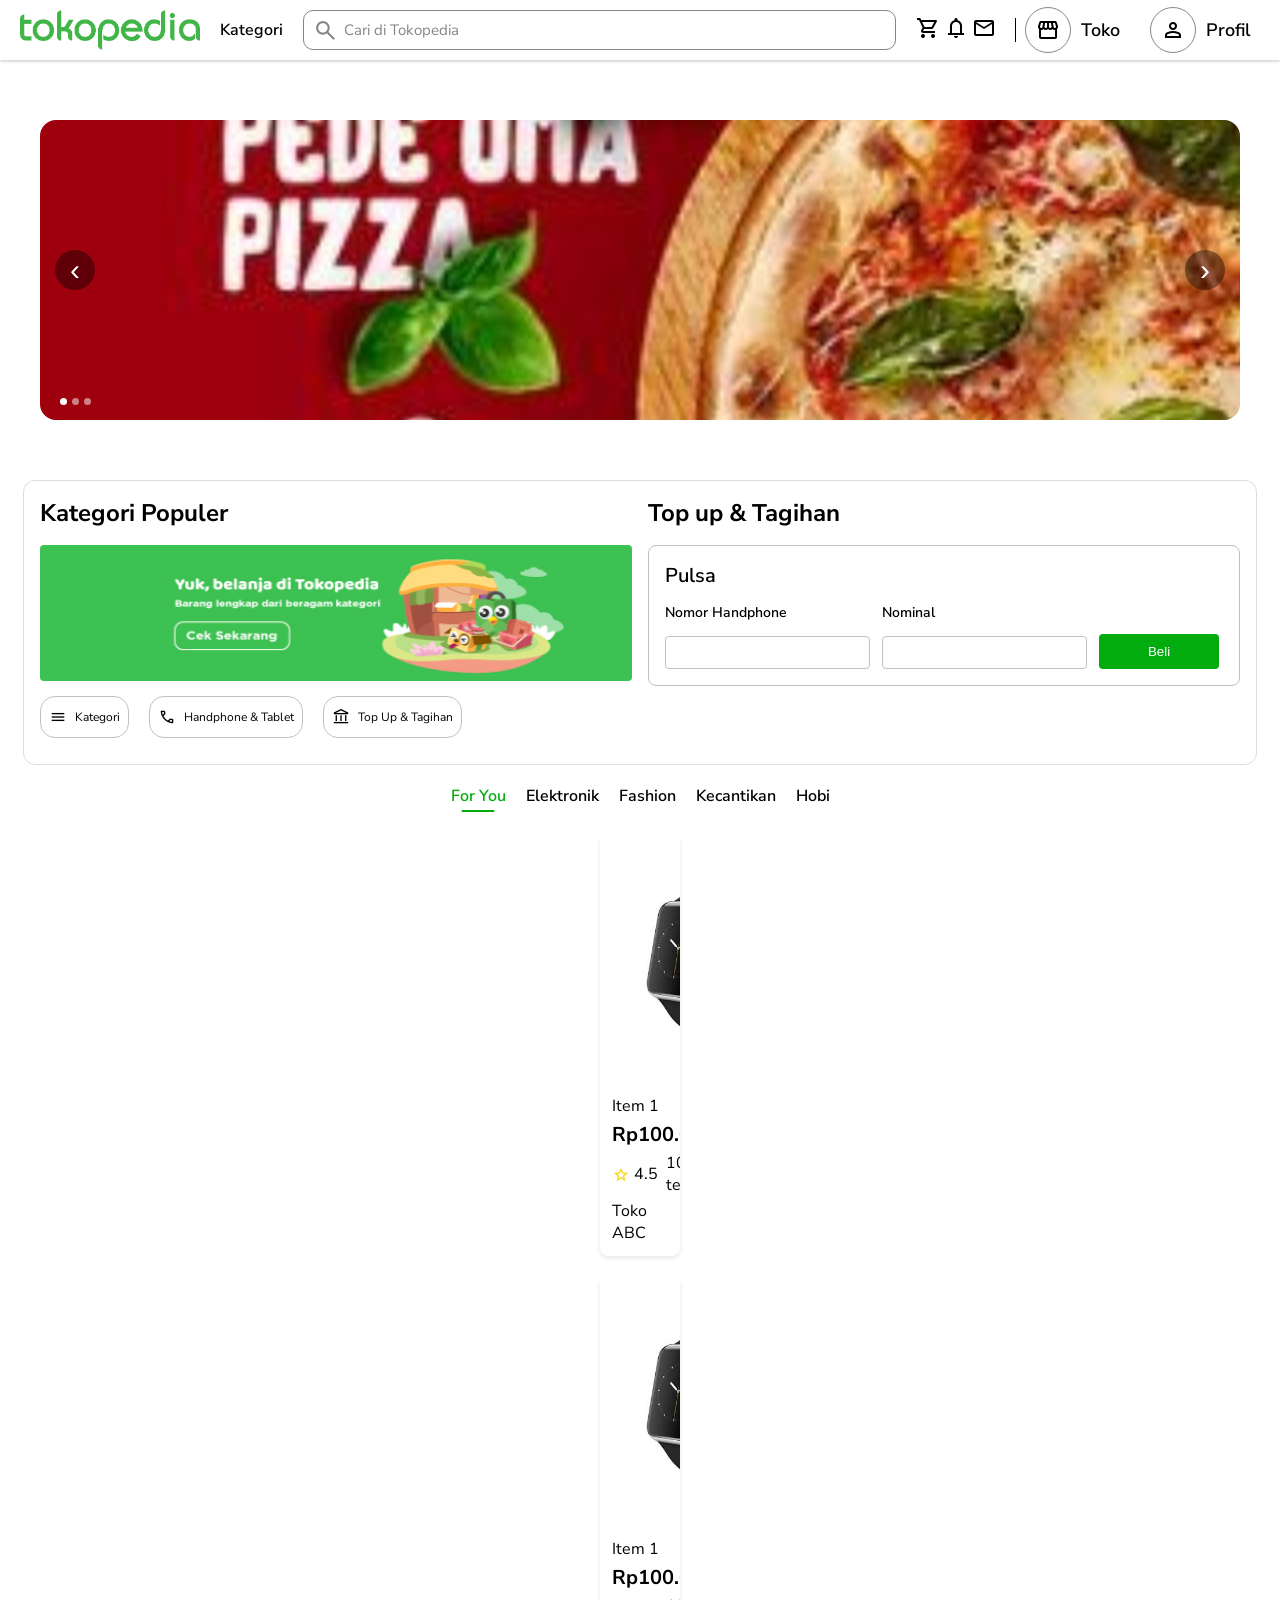
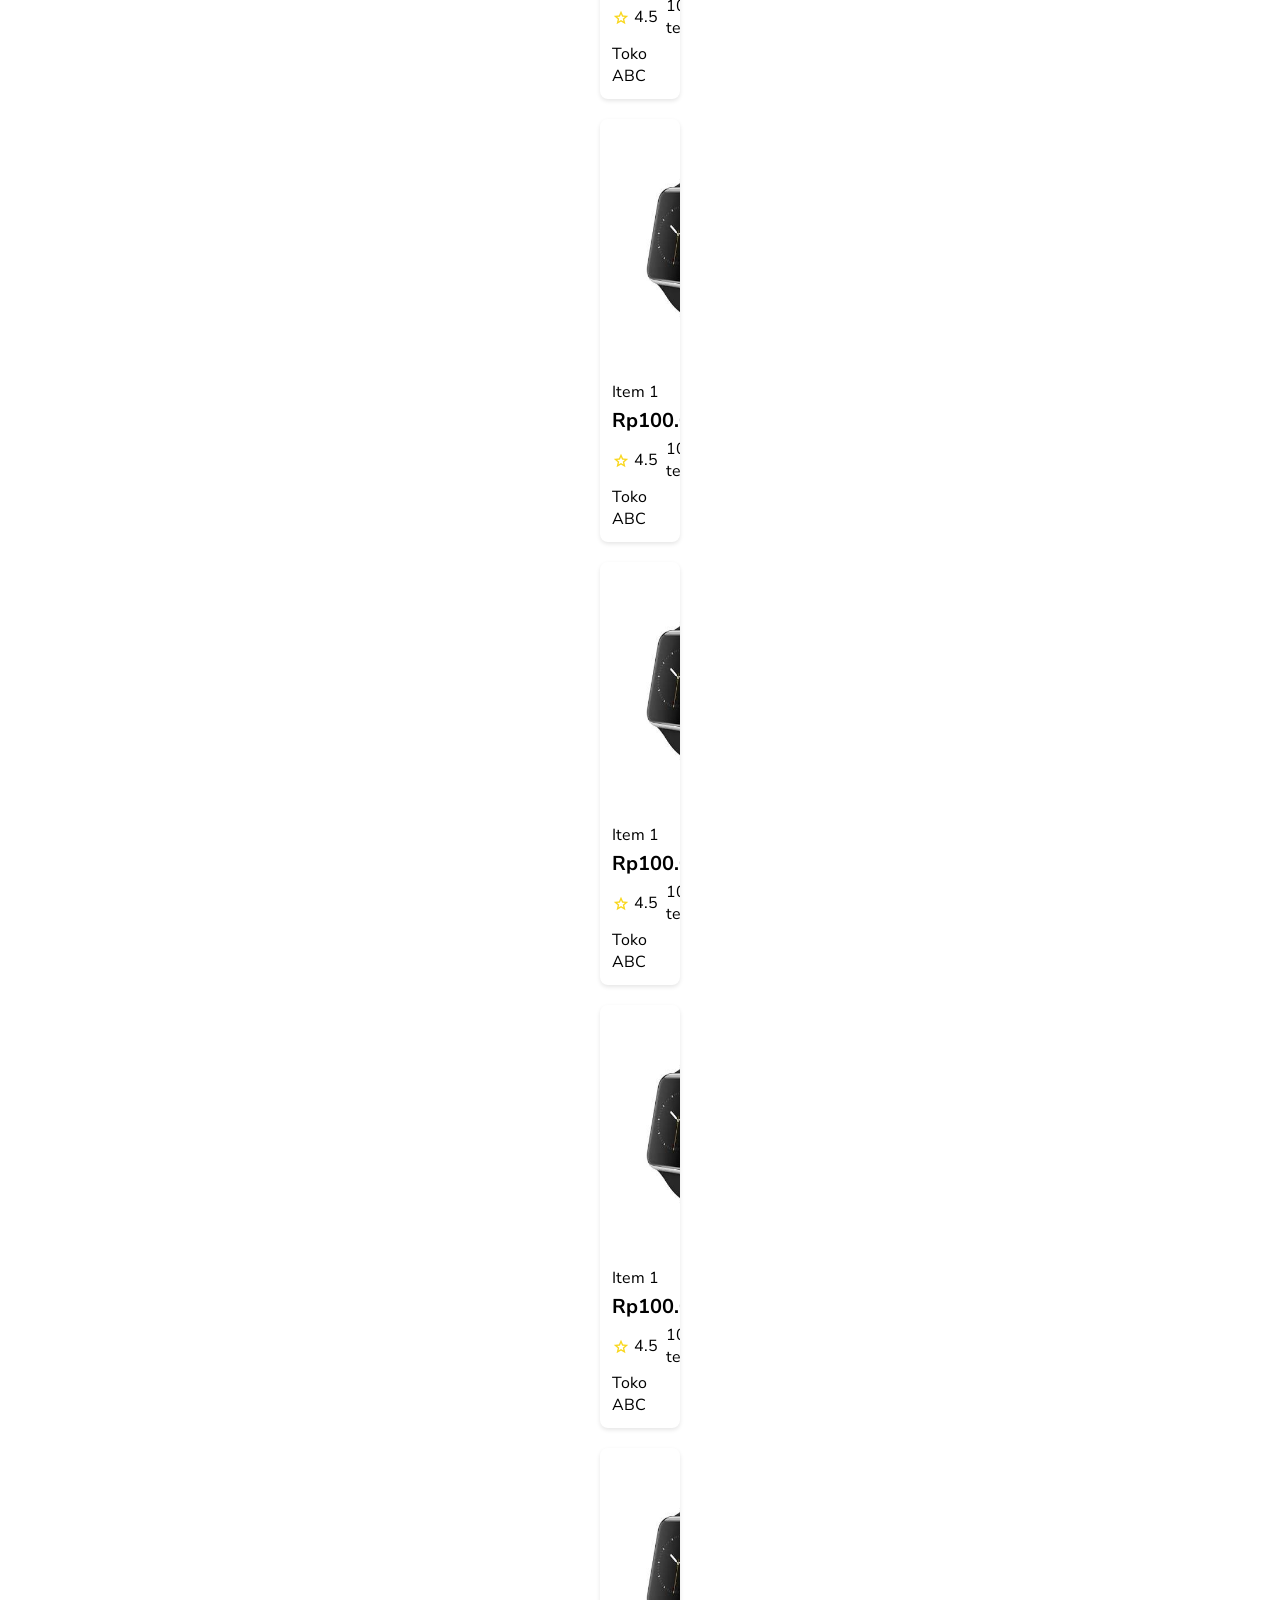
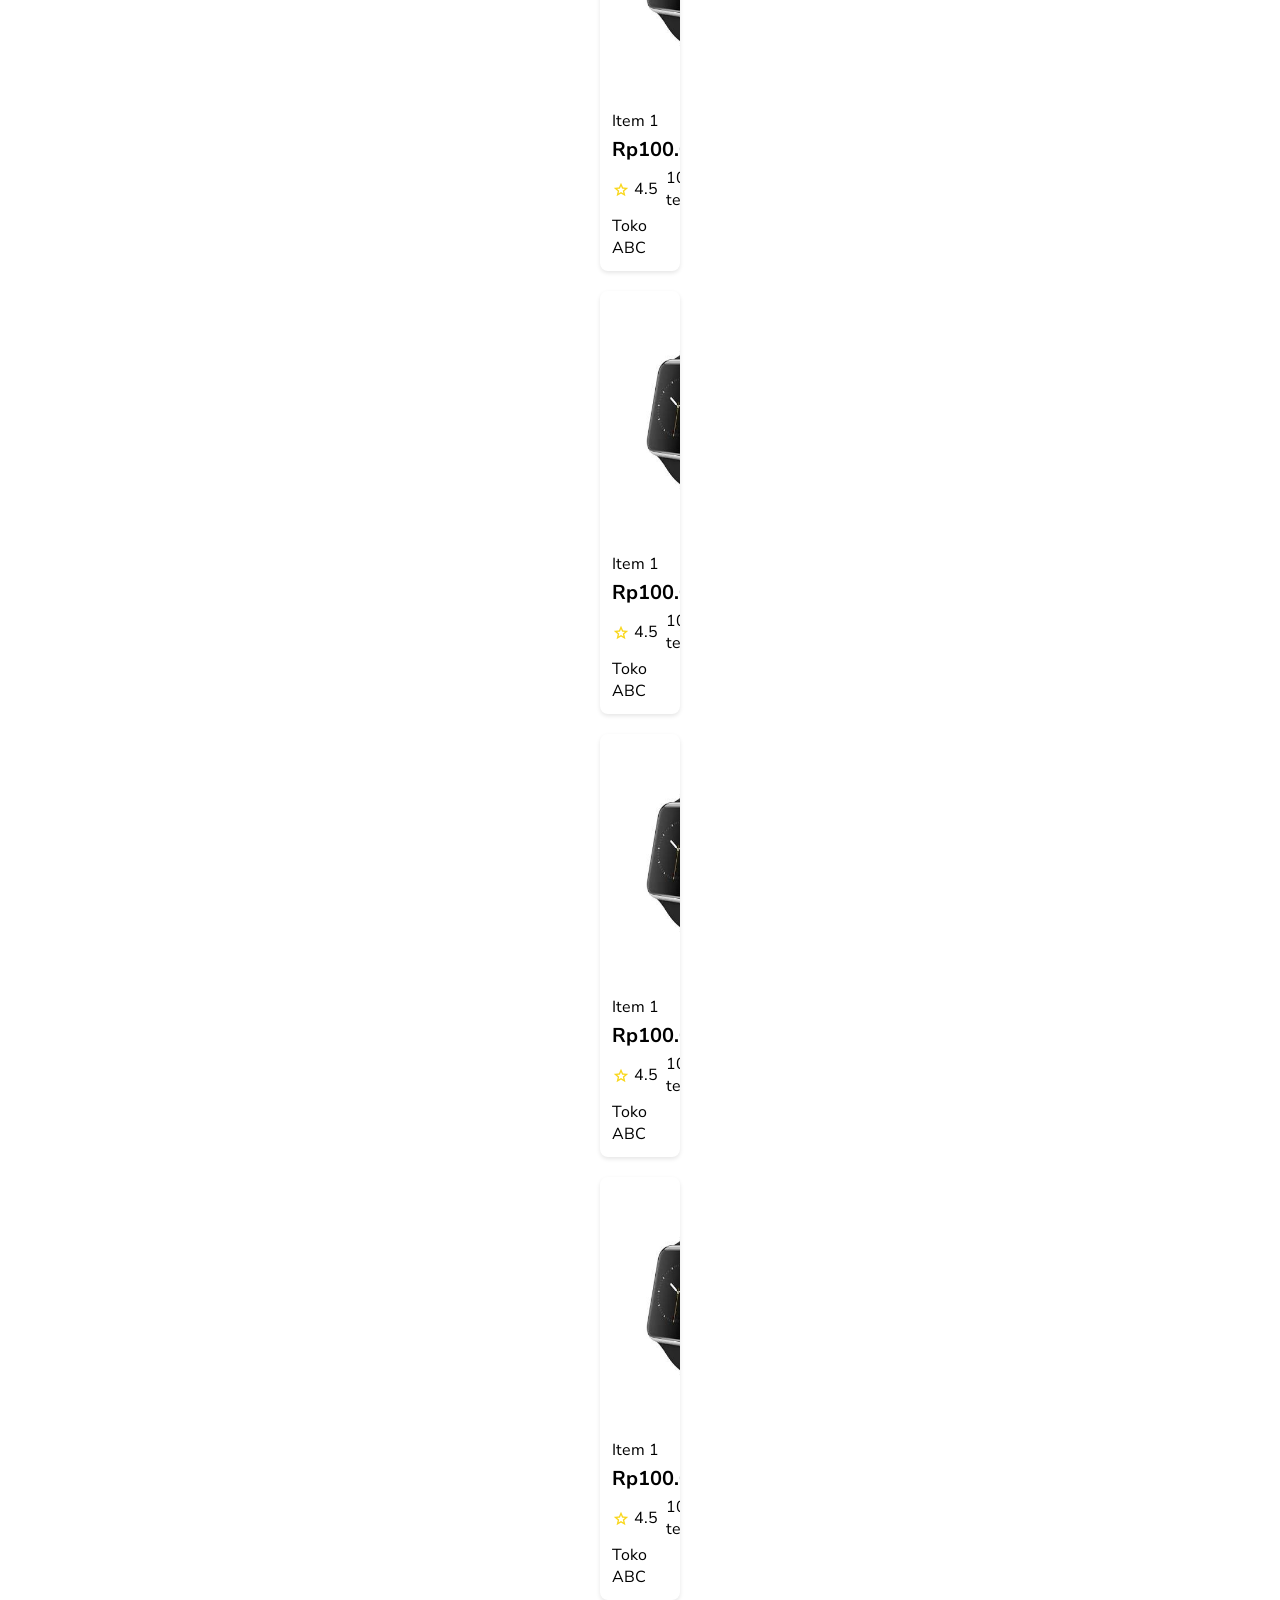
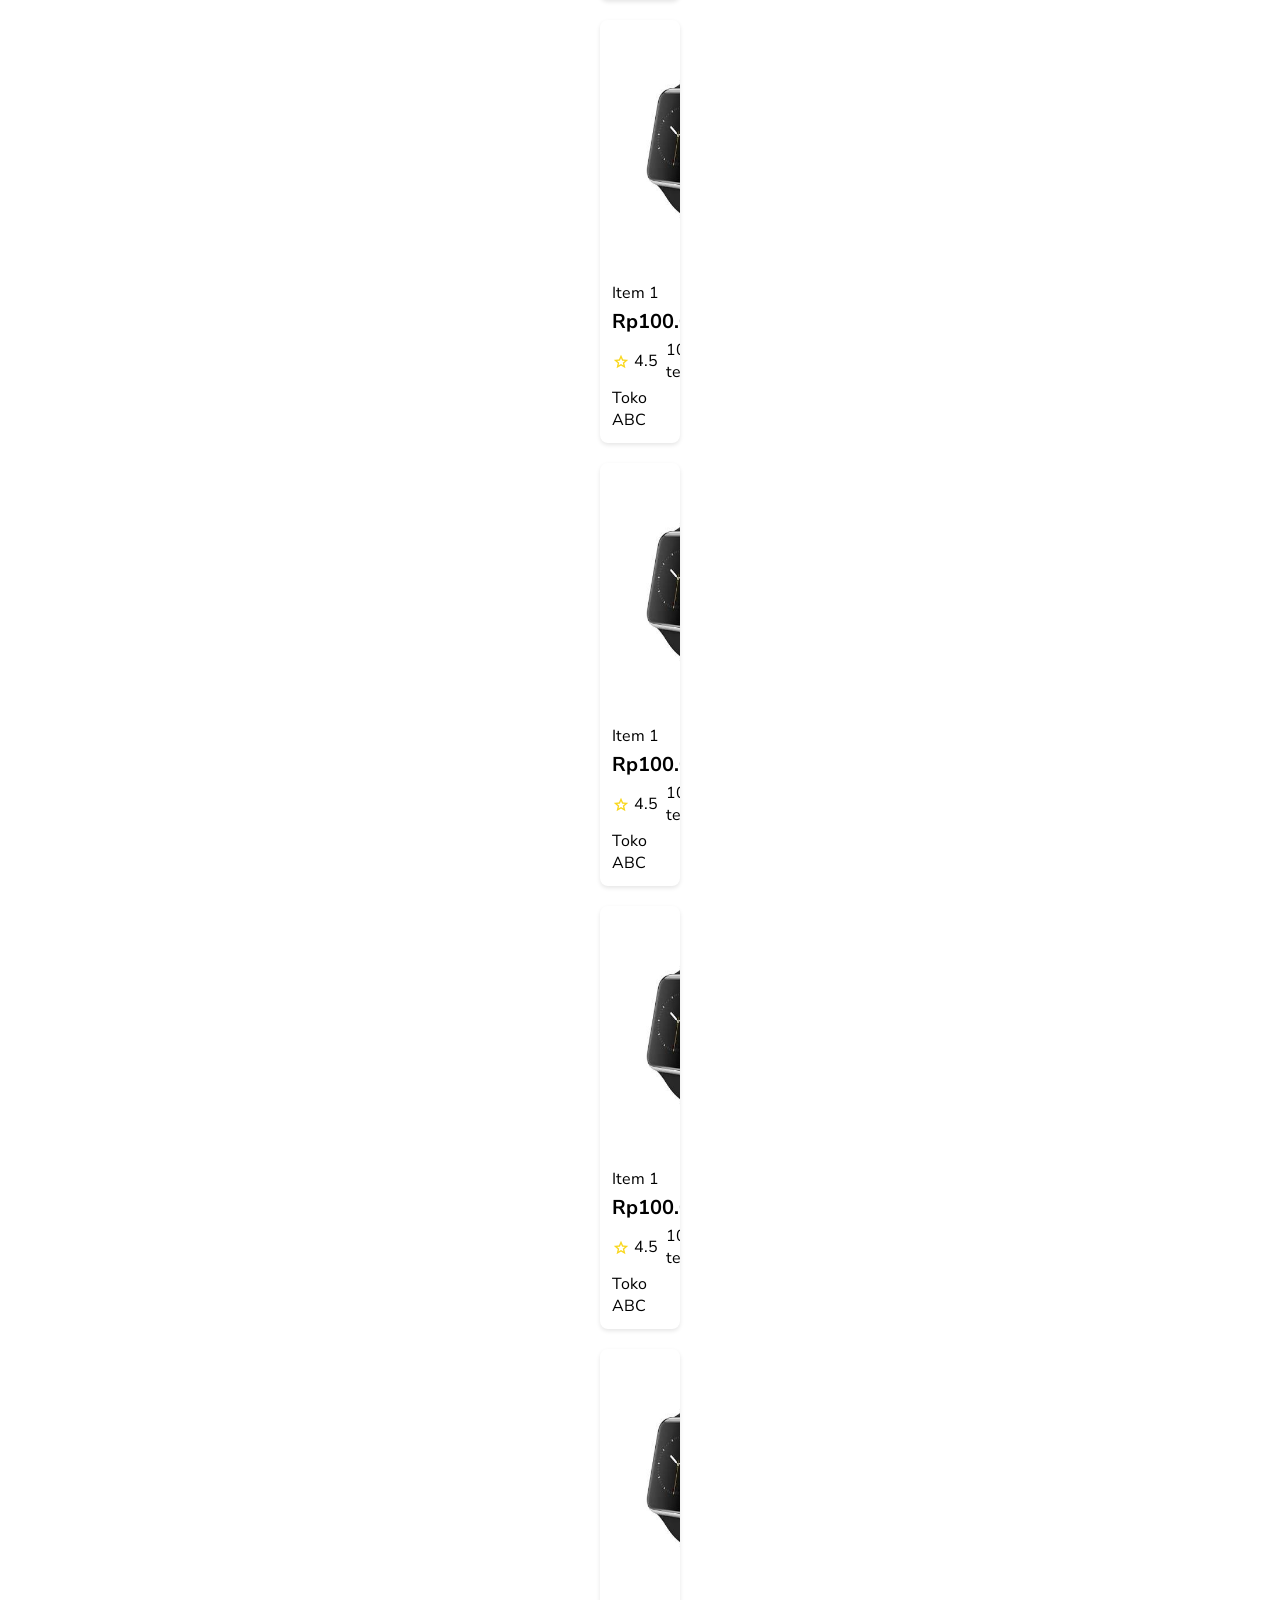
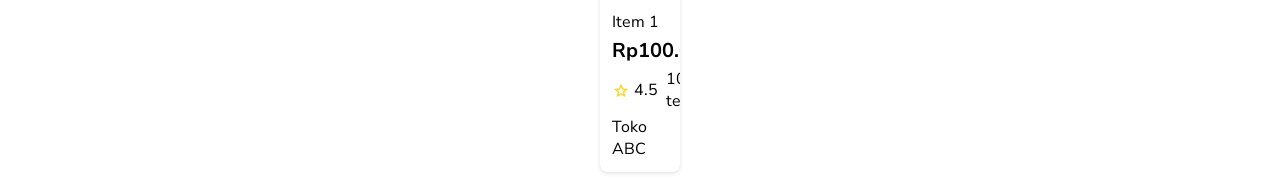
==== homePage/index.html @ 6baac6ec "Homepage Fix" ====
<!DOCTYPE html>
<html lang="en">
<head>
    <meta charset="UTF-8">
    <meta name="viewport" content="width=device-width, initial-scale=1.0">
    <title>Home Page |Tokopedia</title>
    <link rel="stylesheet" href="style.css">
    <link rel="stylesheet" href="https://fonts.googleapis.com/css2?family=Material+Symbols+Outlined" />
</head>
<body>
    <nav>
        <div class="left-side">
            <img src="./Tokopedia-logo.png" alt="Tokopedia Logo">
            <p>Kategori</p>
            <div class="search">
                <span class="material-symbols-outlined">search</span>
                <input type="text" placeholder="Cari di Tokopedia">
            </div>
            <div class="more-nav">
                <span class="material-symbols-outlined">shopping_cart</span>
                <span class="material-symbols-outlined">notifications</span>
                <span class="material-symbols-outlined">mail</span>
            </div>
        </div>
        <div class="right-side">
            <div class="shop-section">
                <span class="symbol_border material-symbols-outlined">storefront</span>
                <p class="section-title">Toko</p>
            </div>
            <div class="profile-section">
                <span class="symbol_border material-symbols-outlined">person</span>
                <p class="section-title">Profil</p>
            </div>
        </div>     
    </nav>
    <main>
        <div class="carousel">
            <div class="carousel-track">
                <div class="banner">
                    <img src="img1marquee.jpg" alt="Promo 1">
                </div>
                <div class="banner">
                    <img src="img2marquee.jpg" alt="Promo 2">
                </div>
                <div class="banner">
                    <img src="img3marquee.jpg" alt="Promo 3">
                </div>
                </div>
            <button class="prev">‹</button>
            <button class="next">›</button>
            <div class="dots">
                <span class="dot active"></span>
                <span class="dot"></span>
                <span class="dot"></span>
            </div>
        </div>
        <div class="first-container">
            <div class="container-main">
                <section class="category">
                    <h2>Kategori Populer</h2>
                    <img src="Tokopedia-banner.png" class="banner-category">
                </section>
                <section>
                    <h2>Top up & Tagihan</h2>
                    <div class="pulsa-container">
                        <p class="pulsa-title">Pulsa</p>
                        <div class="pulsa-input-container">
                            <div class="container-phone">
                                <p class="phone-title title-input-handphone-num">Nomor Handphone</p>
                                <input type="number" class="inp-phone" name="handphone_num" id="handphone_num">
                            </div>
                            <div class="container-phone">
                                <p class="phone-title title-input-nom">Nominal</p>
                                <input type="number" class="inp-phone " name="nomor" id="nomor">
                            </div>
                            <button type="submit" class="pulsa-submit">Beli</button>
                        </div>
                    </div>
                </section>
            </div>
            <div class="category-container">
                <div class="categ-item">
                    <span class="cat_border material-symbols-outlined">Menu</span>
                    <p class="cate-border-title">Kategori</p>
                </div>
                <div class="categ-item">
                    <span class="cat_border material-symbols-outlined">phone</span>
                    <p class="cate-border-title">Handphone & Tablet</p>
                </div>
                <div class="categ-item">
                    <span class="cat_border material-symbols-outlined">account_balance</span>
                    <p class="cate-border-title">Top Up & Tagihan</p>
                </div>
            </div>
        </div>

        <div class="home-item">
            <div class="category-select">
                <a href="#" class="category-item active">For You</a>
                <a href="#" class="category-item">Elektronik</a>
                <a href="#" class="category-item">Fashion</a>
                <a href="#" class="category-item">Kecantikan</a>
                <a href="#" class="category-item">Hobi</a>
            </div>
            <div class="list-card">
                <div class="item-card">
                    <img src="./images.jpg" alt="Item 1">
                    <div class="item-desc">
                        <p class="item-name">Item 1</p>
                        <p class="item-price">Rp100.000</p>
                        <div class="item-desc-detail">
                           <div class="rating">
                                <span class="star-symbol material-symbols-outlined">star</span>
                                <span class="item-rating">4.5</span>
                           </div>
                            <span class="item-sold">100 terjual</span>
                        </div>
                        <p class="shop-name">Toko ABC</p>
                    </div>
                </div>
                <div class="item-card">
                    <img src="./images.jpg" alt="Item 1">
                    <div class="item-desc">
                        <p class="item-name">Item 1</p>
                        <p class="item-price">Rp100.000</p>
                        <div class="item-desc-detail">
                           <div class="rating">
                                <span class="star-symbol material-symbols-outlined">star</span>
                                <span class="item-rating">4.5</span>
                           </div>
                            <span class="item-sold">100 terjual</span>
                        </div>
                        <p class="shop-name">Toko ABC</p>
                    </div>
                </div>
                <div class="item-card">
                    <img src="./images.jpg" alt="Item 1">
                    <div class="item-desc">
                        <p class="item-name">Item 1</p>
                        <p class="item-price">Rp100.000</p>
                        <div class="item-desc-detail">
                           <div class="rating">
                                <span class="star-symbol material-symbols-outlined">star</span>
                                <span class="item-rating">4.5</span>
                           </div>
                            <span class="item-sold">100 terjual</span>
                        </div>
                        <p class="shop-name">Toko ABC</p>
                    </div>
                </div>
                <div class="item-card">
                    <img src="./images.jpg" alt="Item 1">
                    <div class="item-desc">
                        <p class="item-name">Item 1</p>
                        <p class="item-price">Rp100.000</p>
                        <div class="item-desc-detail">
                           <div class="rating">
                                <span class="star-symbol material-symbols-outlined">star</span>
                                <span class="item-rating">4.5</span>
                           </div>
                            <span class="item-sold">100 terjual</span>
                        </div>
                        <p class="shop-name">Toko ABC</p>
                    </div>
                </div>
                <div class="item-card">
                    <img src="./images.jpg" alt="Item 1">
                    <div class="item-desc">
                        <p class="item-name">Item 1</p>
                        <p class="item-price">Rp100.000</p>
                        <div class="item-desc-detail">
                           <div class="rating">
                                <span class="star-symbol material-symbols-outlined">star</span>
                                <span class="item-rating">4.5</span>
                           </div>
                            <span class="item-sold">100 terjual</span>
                        </div>
                        <p class="shop-name">Toko ABC</p>
                    </div>
                </div>
                <div class="item-card">
                    <img src="./images.jpg" alt="Item 1">
                    <div class="item-desc">
                        <p class="item-name">Item 1</p>
                        <p class="item-price">Rp100.000</p>
                        <div class="item-desc-detail">
                           <div class="rating">
                                <span class="star-symbol material-symbols-outlined">star</span>
                                <span class="item-rating">4.5</span>
                           </div>
                            <span class="item-sold">100 terjual</span>
                        </div>
                        <p class="shop-name">Toko ABC</p>
                    </div>
                </div>
                <div class="item-card">
                    <img src="./images.jpg" alt="Item 1">
                    <div class="item-desc">
                        <p class="item-name">Item 1</p>
                        <p class="item-price">Rp100.000</p>
                        <div class="item-desc-detail">
                           <div class="rating">
                                <span class="star-symbol material-symbols-outlined">star</span>
                                <span class="item-rating">4.5</span>
                           </div>
                            <span class="item-sold">100 terjual</span>
                        </div>
                        <p class="shop-name">Toko ABC</p>
                    </div>
                </div>
                <div class="item-card">
                    <img src="./images.jpg" alt="Item 1">
                    <div class="item-desc">
                        <p class="item-name">Item 1</p>
                        <p class="item-price">Rp100.000</p>
                        <div class="item-desc-detail">
                           <div class="rating">
                                <span class="star-symbol material-symbols-outlined">star</span>
                                <span class="item-rating">4.5</span>
                           </div>
                            <span class="item-sold">100 terjual</span>
                        </div>
                        <p class="shop-name">Toko ABC</p>
                    </div>
                </div>
                <div class="item-card">
                    <img src="./images.jpg" alt="Item 1">
                    <div class="item-desc">
                        <p class="item-name">Item 1</p>
                        <p class="item-price">Rp100.000</p>
                        <div class="item-desc-detail">
                           <div class="rating">
                                <span class="star-symbol material-symbols-outlined">star</span>
                                <span class="item-rating">4.5</span>
                           </div>
                            <span class="item-sold">100 terjual</span>
                        </div>
                        <p class="shop-name">Toko ABC</p>
                    </div>
                </div>
                <div class="item-card">
                    <img src="./images.jpg" alt="Item 1">
                    <div class="item-desc">
                        <p class="item-name">Item 1</p>
                        <p class="item-price">Rp100.000</p>
                        <div class="item-desc-detail">
                           <div class="rating">
                                <span class="star-symbol material-symbols-outlined">star</span>
                                <span class="item-rating">4.5</span>
                           </div>
                            <span class="item-sold">100 terjual</span>
                        </div>
                        <p class="shop-name">Toko ABC</p>
                    </div>
                </div>
                <div class="item-card">
                    <img src="./images.jpg" alt="Item 1">
                    <div class="item-desc">
                        <p class="item-name">Item 1</p>
                        <p class="item-price">Rp100.000</p>
                        <div class="item-desc-detail">
                           <div class="rating">
                                <span class="star-symbol material-symbols-outlined">star</span>
                                <span class="item-rating">4.5</span>
                           </div>
                            <span class="item-sold">100 terjual</span>
                        </div>
                        <p class="shop-name">Toko ABC</p>
                    </div>
                </div>
                <div class="item-card">
                    <img src="./images.jpg" alt="Item 1">
                    <div class="item-desc">
                        <p class="item-name">Item 1</p>
                        <p class="item-price">Rp100.000</p>
                        <div class="item-desc-detail">
                           <div class="rating">
                                <span class="star-symbol material-symbols-outlined">star</span>
                                <span class="item-rating">4.5</span>
                           </div>
                            <span class="item-sold">100 terjual</span>
                        </div>
                        <p class="shop-name">Toko ABC</p>
                    </div>
                </div>
                <div class="item-card">
                    <img src="./images.jpg" alt="Item 1">
                    <div class="item-desc">
                        <p class="item-name">Item 1</p>
                        <p class="item-price">Rp100.000</p>
                        <div class="item-desc-detail">
                           <div class="rating">
                                <span class="star-symbol material-symbols-outlined">star</span>
                                <span class="item-rating">4.5</span>
                           </div>
                            <span class="item-sold">100 terjual</span>
                        </div>
                        <p class="shop-name">Toko ABC</p>
                    </div>
                </div>
            </div>
        </div>
    </main>
</body>
</html>
---- homePage/style.css ----
@import url('https://fonts.googleapis.com/css2?family=Nunito+Sans:ital,opsz,wght@0,6..12,200..1000;1,6..12,200..1000&display=swap');

body{
    margin:0;
    padding:0;
}

nav{
    width:100%;
    height: 60px;
    display:flex;
    box-shadow: 0px 2px 2px rgba(0, 0, 0, 0.15);
    box-sizing: border-box;
    padding: 0 20px;
}

nav .left-side{
    display:flex;
    justify-content: space-between;
    align-items: center;
    flex: 8;
    min-width: 0;
    gap: 20px;
    padding-right: 20px;
    position: relative;
}

nav .left-side::before{
    content: '';
    position: absolute;
    top: 50%;
    right: 0;
    transform: translateY(-50%);
    width: 1px;
    height: 40%;
    background-color: #000000;
}

nav .right-side{
    flex: 2;

}

.left-side img{
    width: 180px;
    height: auto;
    flex: none;
}

.left-side p{
    flex: none;
    font-family: 'Nunito Sans', sans-serif;
    font-weight: 600;
}

.left-side .search{
    flex: 1;
    min-width: 0;
    position: relative;
}

.search span{
    position: absolute;
    top: 50%;
    left: 10px;
    transform: translateY(-50%);
    color: #858585;
    font-size: 25px;
}

.search input{
    width: 100%;
    height: 40px;
    border-radius: 10px;
    border: 1px solid #858585;
    padding-left: 40px;
    box-sizing: border-box;
}

.search input:focus{
    outline: none;
    border-color: #03AC0E;
}

.search input::placeholder{
    color: #858585;
    font-family: 'Nunito Sans', sans-serif;
    font-size: 15px;
}

.left-side .more_nav{
    flex: none;
}

nav .right-side{
    display:flex;
    justify-content: space-evenly;
    align-items: center;
    gap: 20px;
    overflow: hidden;
}

.right-side .shop-section{
    display:flex;
    justify-content: start;
    align-items: center;
    gap: 10px;
}

.symbol_border {
    border-radius: 100%;
    border : 1px solid #858585;
    padding: 10px;
}

.right-side .profile-section{
    display:flex;
    justify-content: start;
    align-items: center;
    gap: 10px;
}

.profile-section p, .shop-section p{
    font-family: 'Nunito Sans', sans-serif;
    font-weight: 600;
    font-size: 18px;
    color: #000000;
}

.carousel {
    position: relative;
    width: 100%;
    max-width: 1200px;
    height: 300px;
    overflow: hidden;
    border-radius: 16px;
    margin: 60px auto;
}

.carousel-track {
    display: flex;
    width: 300%;
    transition: transform 0.5s ease-in-out;;
}

.banner {
    width: 100%;
    flex-shrink: 0;
}

.banner img {
    width: 100%;
    height: 300px;
    object-fit: cover;
    display: block;
}

.prev, .next {
    position: absolute;
    top: 50%;
    transform: translateY(-50%);
    border: none;
    background: rgba(0, 0, 0, 0.4);
    color: white;
    font-size: 30px;
    cursor: pointer;
    border-radius: 50%;
    width: 40px;
    height: 40px;
}

.prev {
    left: 15px;
}

.next {
    right: 15px;
}

.dots {
    position: absolute;
    bottom: 15px;
    left: 20px;
    display: flex;
    gap: 5px;
}

.dot {
    width: 7px;
    height: 7px;
    background: white;
    opacity: 0.5;
    border-radius: 50%;
}

.dot.active {
    opacity: 1;
}

.first-container{
    padding: 16px;
    border: 1px solid #ddd;
    border-radius: 12px;

    width: 95%;
    max-width: 1200px;
    margin: 20px auto;
}

.container-main {
    display: grid;
    grid-template-columns: 1fr 1fr;
    gap: 16px;
}

.category {
    display: flex;
    flex-direction: column;
}

.container-main h2 {
    margin: 0 0 16px;
    font-family: 'Nunito Sans', sans-serif;
}

.banner-category {
    width: 100%;
    height: auto;
    object-fit: cover;
    border-radius: 4px;
}

.home-item{
    width: 100%;
    display: flex;
    flex-direction: column;
    justify-content: center;
}

.home-item .category-select{
    display: flex;
    gap: 20px;
    margin-bottom: 16px;
    justify-content: center;
}

.category-container{
    display: flex;
    justify-content: flex-start;
    gap: 20px;
    padding: 10px 0;
}

.categ-item{
    display: flex;
    flex-direction: row;
    align-items: center;
    justify-content: center;
    gap: 8px;
    border: 1px solid #c2c1c1;
    border-radius: 15px;
    padding: 0 8px;
}
.pulsa-container{
    display: flex;
    flex-direction: column;
    border: 1px solid #c2c1c1;
    border-radius: 8px;
    padding: 16px;
}

.pulsa-container > * {
    margin: 0;
    padding: 0;
}
.pulsa-container .pulsa-title{
    font-family: 'Nunito Sans', sans-serif;
    font-weight: 600;
    font-size: 20px;
}

.pulsa-input-container{
    display: flex;
    align-items: end;
    gap: 30px;
}

.categ-item span{
    font-size: 18px;
}

.phone-title{
    font-family: 'Nunito Sans', sans-serif;
    font-weight: 600;
    font-size: 14px;
}

.inp-phone{
    width: 100%;
    border: 1px solid #c2c1c1;
    border-radius: 4px;
    padding: 8px;
}

.pulsa-submit{
    background-color: #03AC0E;
    color: white;
    border: none;
    border-radius: 4px;
    padding: 10px 20px;
    cursor: pointer;
    width: 120px;
    height: fit-content;
}

.categ-item p{
    font-size: 12px;
    font-family: 'Nunito Sans', sans-serif;
}

.category-select a{
    text-decoration: none;
    color: #000;
    font-family: 'Nunito Sans', sans-serif;
    font-weight: 600;
    position: relative;
}

.category-select .active{
    color: #03AC0E;
}

.category-select .active::after{
    content: '';
    position: absolute;
    bottom: -5px;
    left: 50%;
    transform: translateX(-50%);

    width: 60%;
    height: 2px;
    background-color: #03AC0E;
    border-radius: 1px;
}

.list-card{
    display: flex;
    justify-content: center;
    flex-wrap: wrap;
    gap: 20px;
    padding: 10px 600px;
}

.item-card{
    width: 250px;
    height: fit-content;
    display: flex;
    flex-direction: column;
    justify-content: flex-start;
    gap:4px;
    border-radius: 8px;
    box-shadow: 0px 2px 4px rgba(0, 0, 0, 0.1);
    overflow: hidden;
}

.item-card img{
    width: 250px;
    height: 250px;
    object-fit: cover;
    border-radius: 4px;
}

.item-card .item-desc{
    display: flex;
    flex-direction: column;
    gap: 4px;
    padding: 8px 12px 12px 12px;
}

.item-desc > * {
    margin: 0;
    padding: 0;
    font-family: 'Nunito Sans', sans-serif;
}

.item-desc .item-desc-detail{
    display: flex;
    justify-content: flex-start;
    align-items: center;
    gap: 8px;
}

.item-desc-detail .rating{
    display: flex;
    justify-content: flex-start;
    align-items: center;
    gap: 4px;
}

.item-desc .item-price{
    font-weight: bold;
    font-size: 20px;
}

.rating .star-symbol{
    color: #F9D71C;
    font-size: 18px;
}
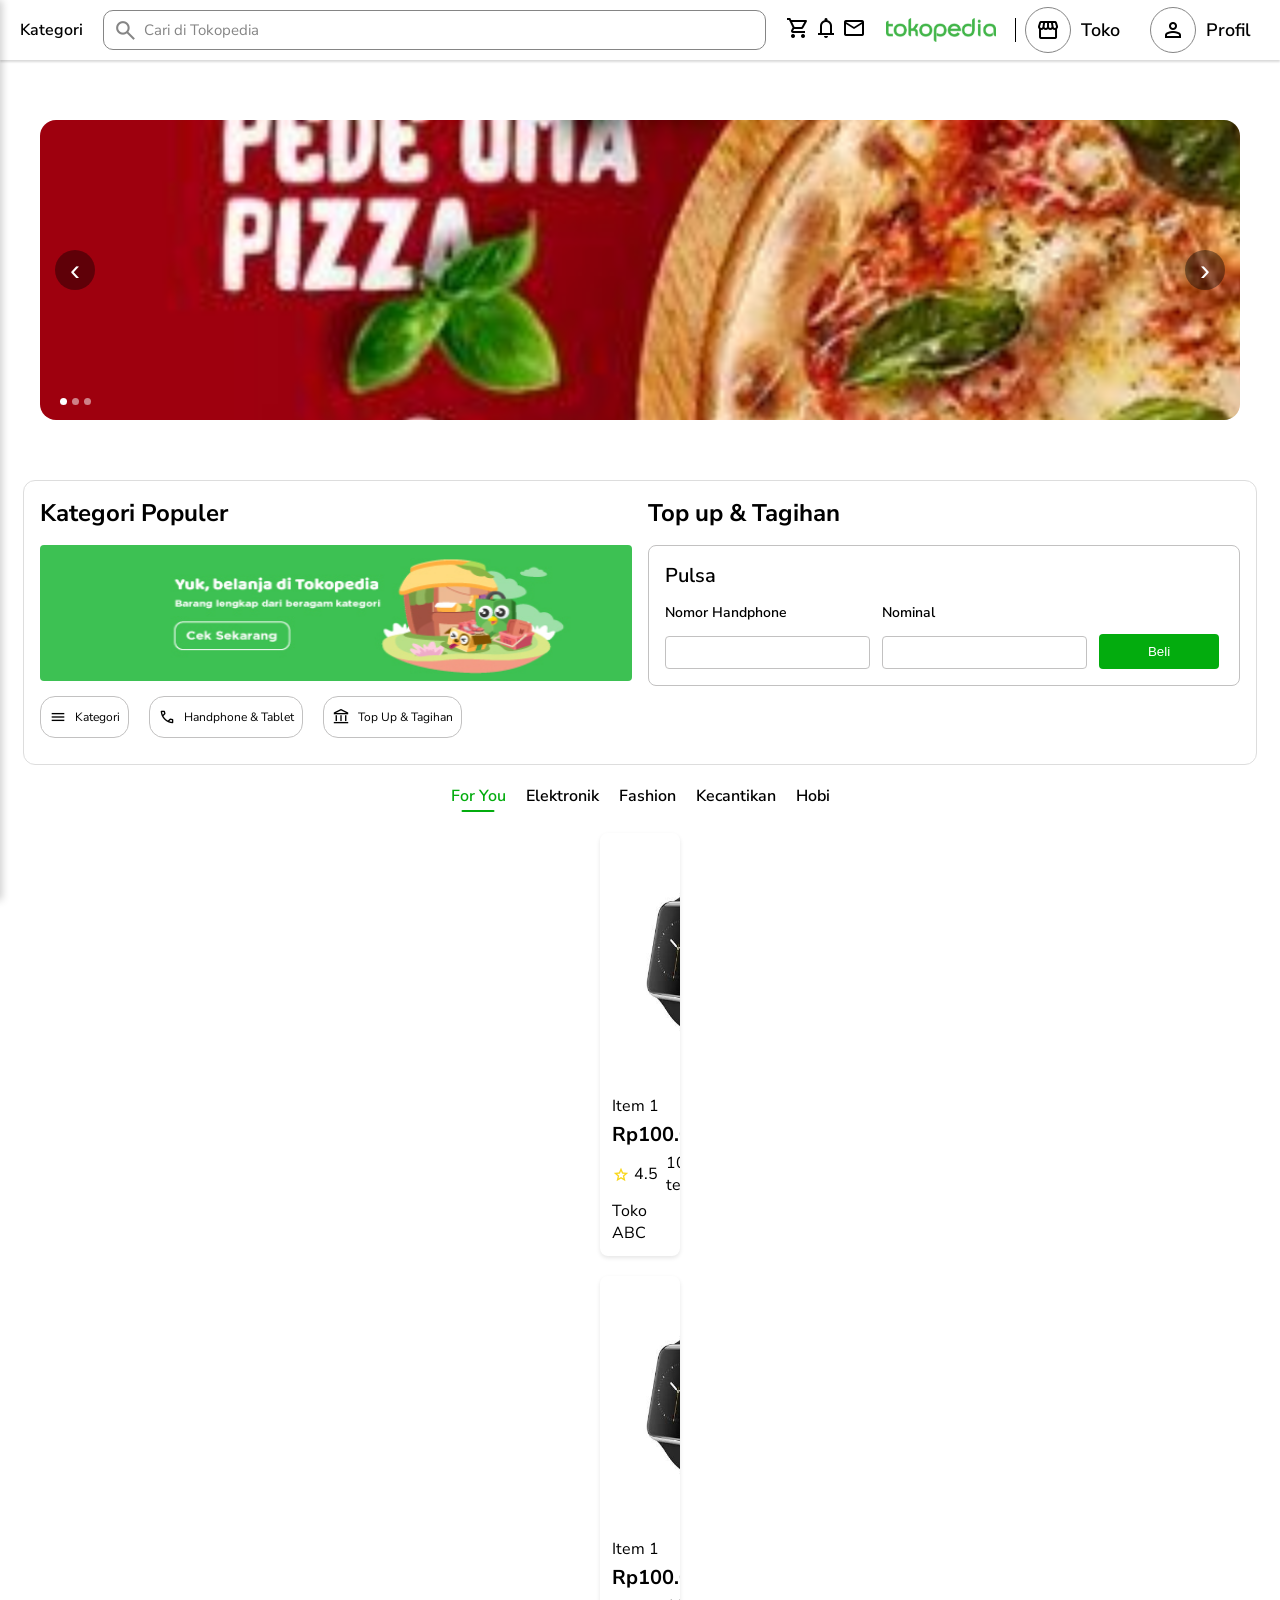
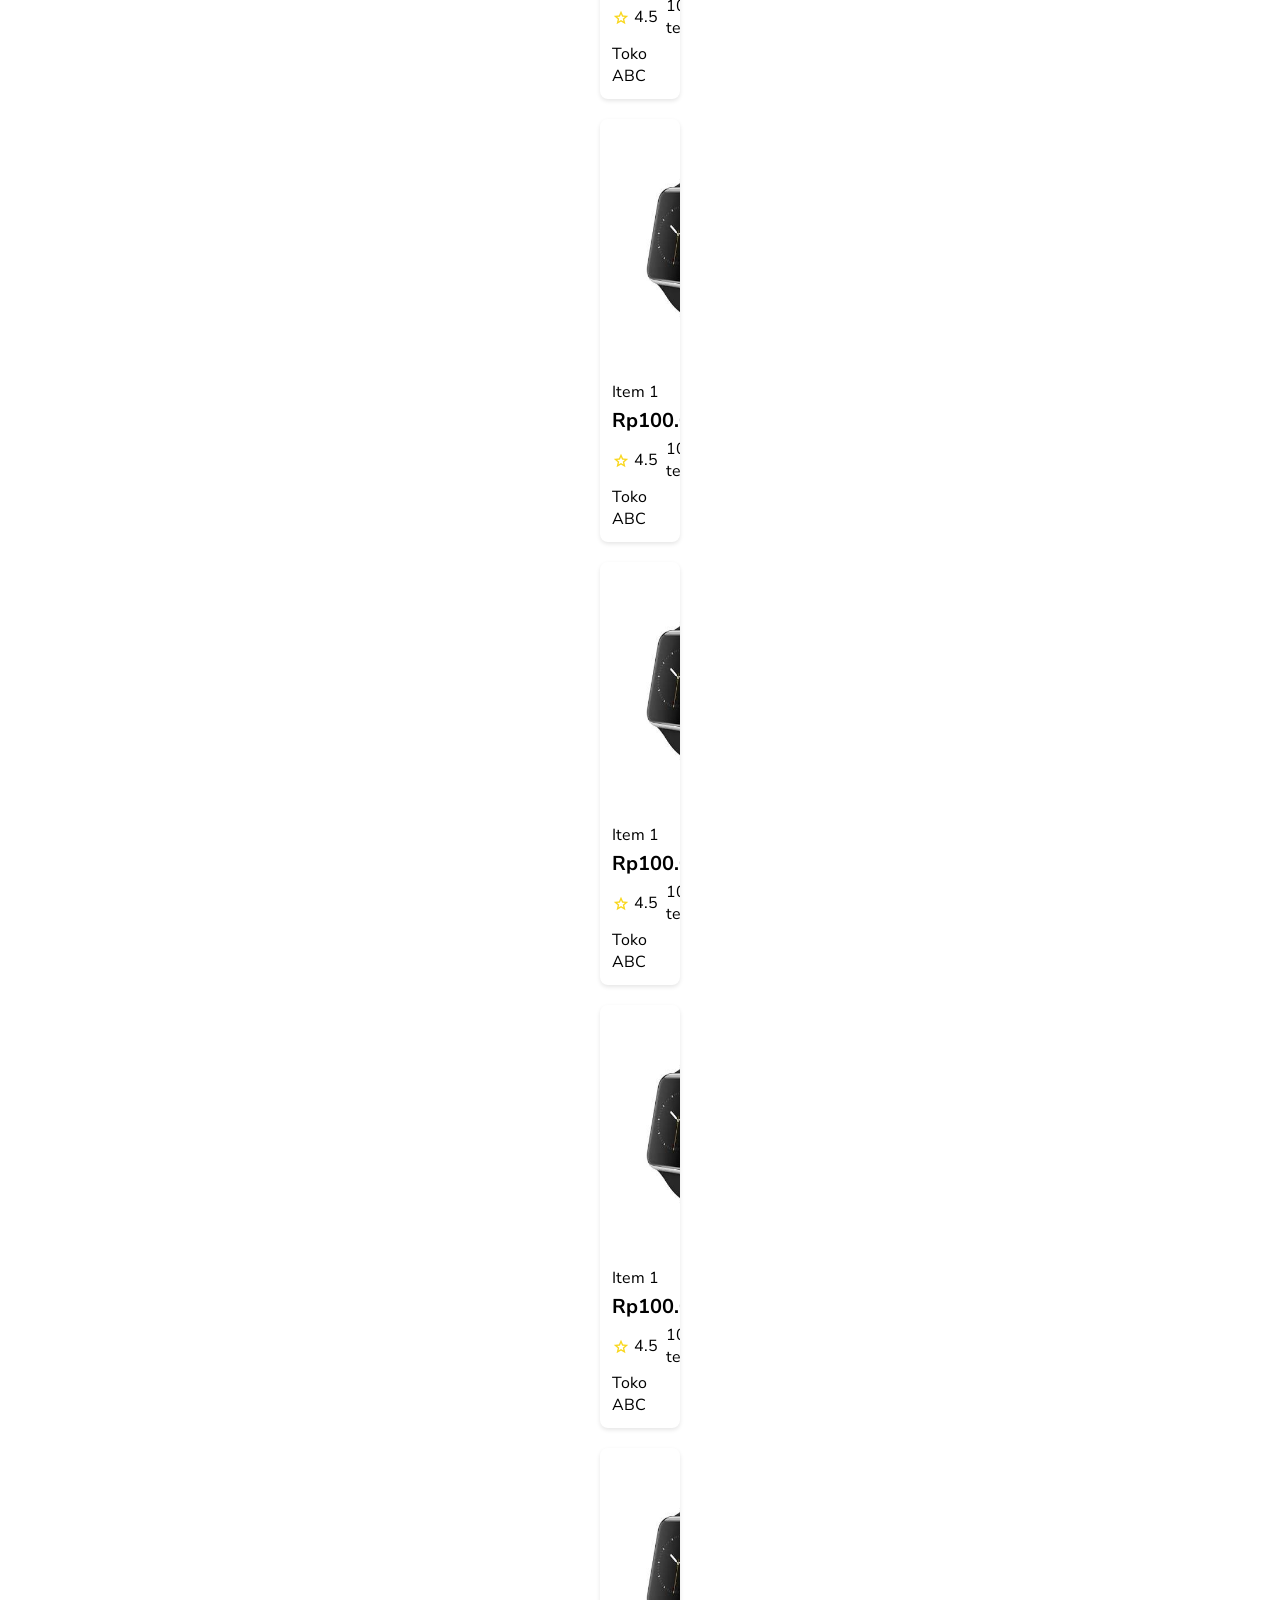
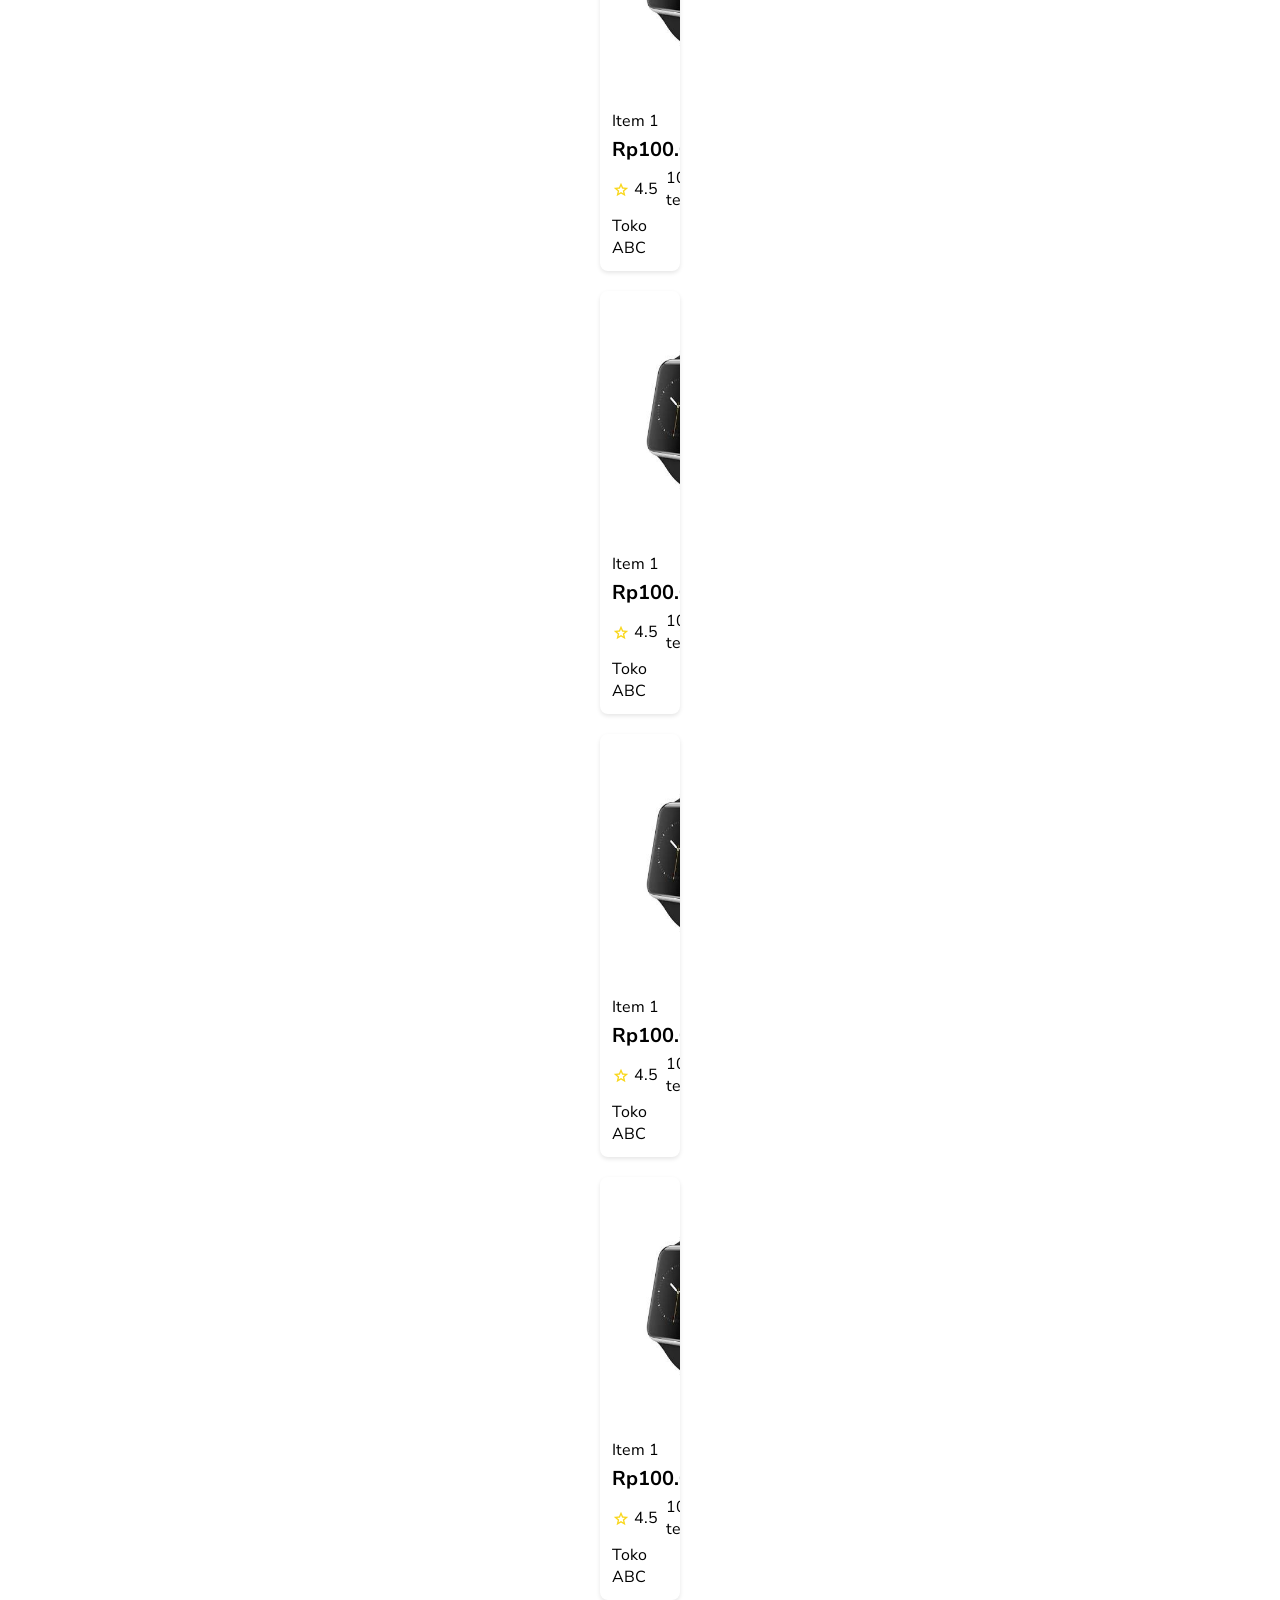
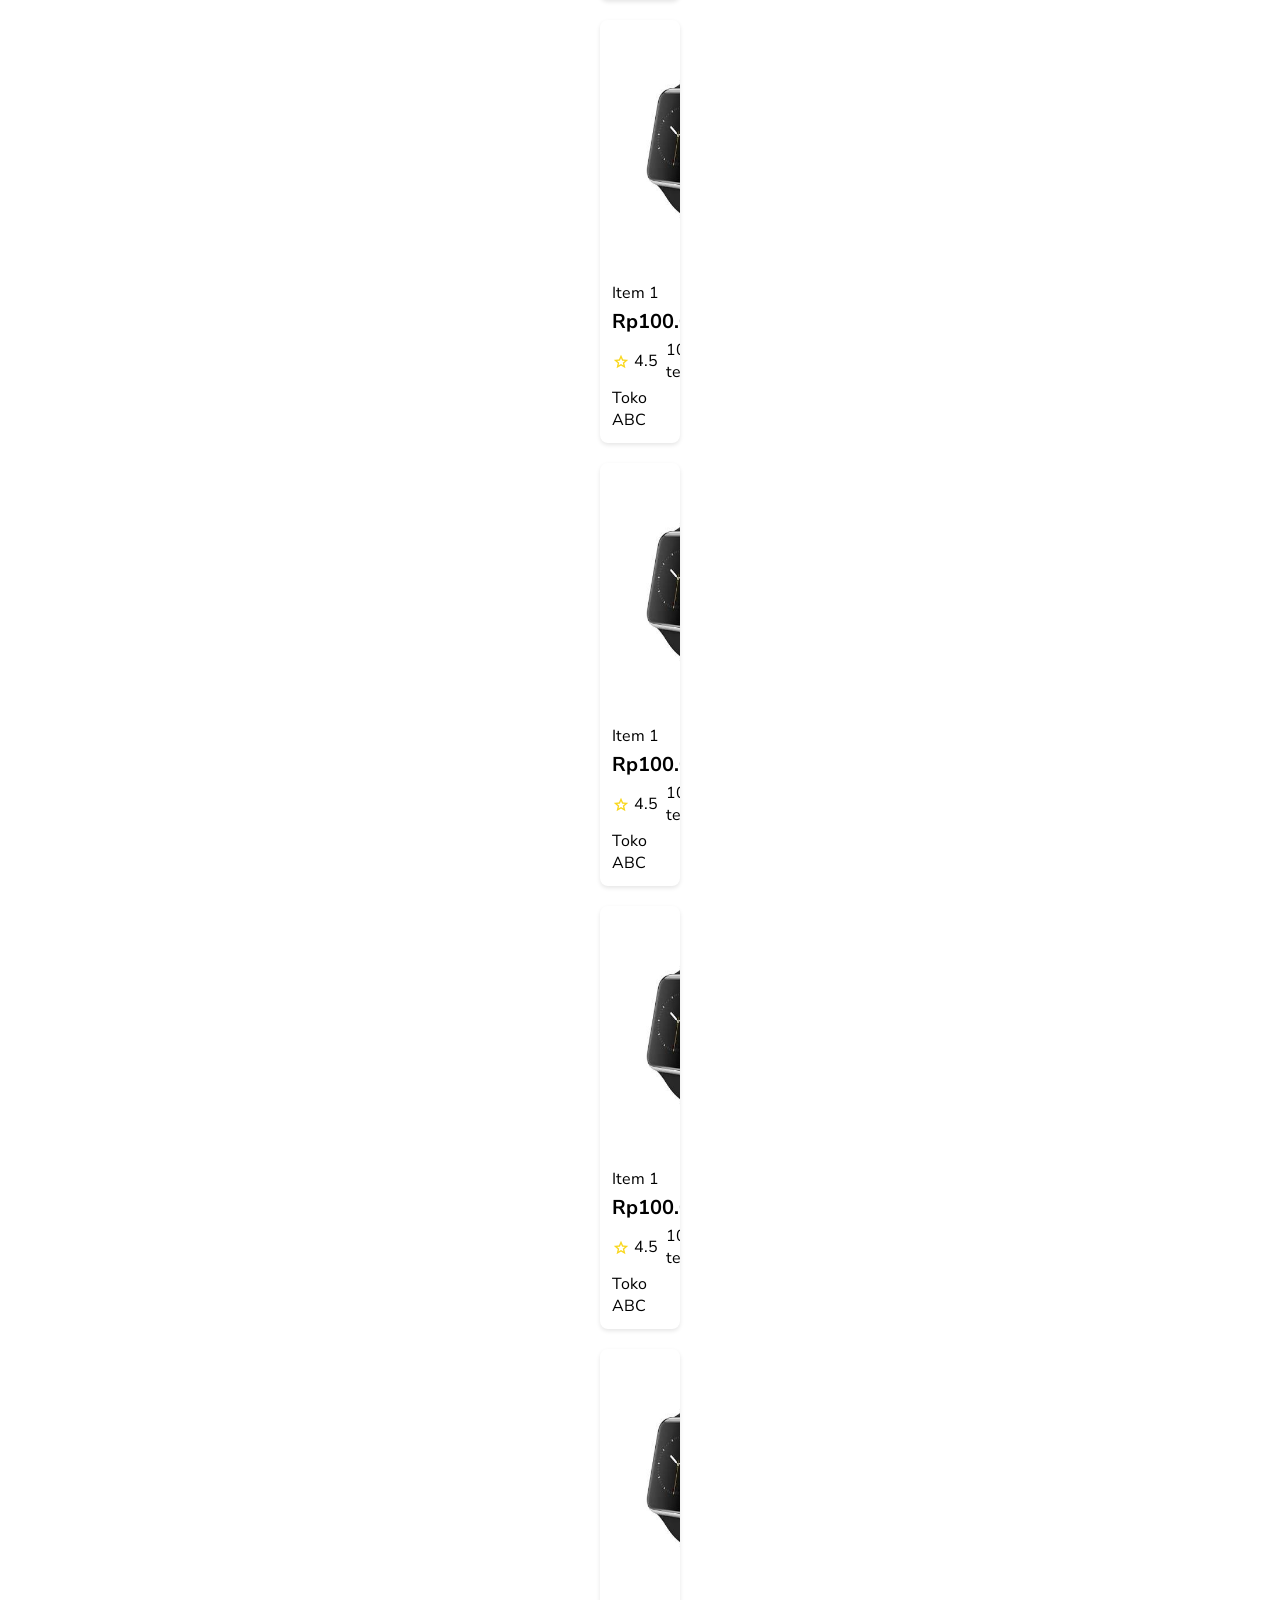
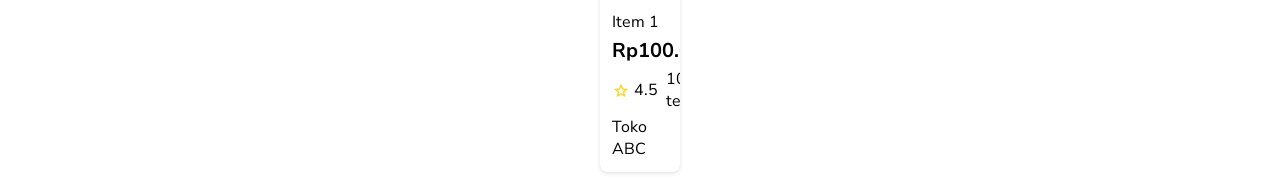
==== commit 40729204: "Tambah burger menu mobile" ====
--- a/homePage/index.html
+++ b/homePage/index.html
@@ -1,5 +1,6 @@
 <!DOCTYPE html>
 <html lang="en">
+
 <head>
     <meta charset="UTF-8">
     <meta name="viewport" content="width=device-width, initial-scale=1.0">
@@ -7,9 +8,13 @@
     <link rel="stylesheet" href="style.css">
     <link rel="stylesheet" href="https://fonts.googleapis.com/css2?family=Material+Symbols+Outlined" />
 </head>
+
 <body>
     <nav>
         <div class="left-side">
+            <button class="burger" id="burger" aria-label="Buka Menu" aria-expanded="false">
+            <span class="material-symbols-outlined">menu</span>
+        </button>
             <img src="./Tokopedia-logo.png" alt="Tokopedia Logo">
             <p>Kategori</p>
             <div class="search">
@@ -22,6 +27,7 @@
                 <span class="material-symbols-outlined">mail</span>
             </div>
         </div>
+
         <div class="right-side">
             <div class="shop-section">
                 <span class="symbol_border material-symbols-outlined">storefront</span>
@@ -31,8 +37,27 @@
                 <span class="symbol_border material-symbols-outlined">person</span>
                 <p class="section-title">Profil</p>
             </div>
-        </div>     
+        </div>
     </nav>
+    <div class="overlay" id="overlay"></div>
+    <aside class="drawer" id="drawer" aria-hidden="true">
+        <div class="drawer-header">
+            <img src="./Tokopedia-logo.png" alt="Tokopedia Logo">
+            <button class="drawer-close" id="drawerClose" aria-label="Tutup menu">
+                <span class="material-symbols-outlined">close</span>
+            </button>
+        </div>
+        <ul class="drawer-list">
+            <li><a href="#" class="drawer-item"><span class="material-symbols-outlined">category</span>Kategori</a></li>
+            <li><a href="#" class="drawer-item"><span
+                        class="material-symbols-outlined">shopping_cart</span>Keranjang</a></li>
+            <li><a href="#" class="drawer-item"><span
+                        class="material-symbols-outlined">notifications</span>Notifikasi</a></li>
+            <li><a href="#" class="drawer-item"><span class="material-symbols-outlined">mail</span>Pesan</a></li>
+            <li><a href="#" class="drawer-item"><span class="material-symbols-outlined">storefront</span>Toko</a></li>
+            <li><a href="#" class="drawer-item"><span class="material-symbols-outlined">person</span>Profil</a></li>
+        </ul>
+    </aside>
     <main>
         <div class="carousel">
             <div class="carousel-track">
@@ -45,7 +70,7 @@
                 <div class="banner">
                     <img src="img3marquee.jpg" alt="Promo 3">
                 </div>
-                </div>
+            </div>
             <button class="prev">‹</button>
             <button class="next">›</button>
             <div class="dots">
@@ -109,190 +134,190 @@
                         <p class="item-name">Item 1</p>
                         <p class="item-price">Rp100.000</p>
                         <div class="item-desc-detail">
-                           <div class="rating">
-                                <span class="star-symbol material-symbols-outlined">star</span>
-                                <span class="item-rating">4.5</span>
-                           </div>
-                            <span class="item-sold">100 terjual</span>
-                        </div>
-                        <p class="shop-name">Toko ABC</p>
-                    </div>
-                </div>
-                <div class="item-card">
-                    <img src="./images.jpg" alt="Item 1">
-                    <div class="item-desc">
-                        <p class="item-name">Item 1</p>
-                        <p class="item-price">Rp100.000</p>
-                        <div class="item-desc-detail">
-                           <div class="rating">
-                                <span class="star-symbol material-symbols-outlined">star</span>
-                                <span class="item-rating">4.5</span>
-                           </div>
-                            <span class="item-sold">100 terjual</span>
-                        </div>
-                        <p class="shop-name">Toko ABC</p>
-                    </div>
-                </div>
-                <div class="item-card">
-                    <img src="./images.jpg" alt="Item 1">
-                    <div class="item-desc">
-                        <p class="item-name">Item 1</p>
-                        <p class="item-price">Rp100.000</p>
-                        <div class="item-desc-detail">
-                           <div class="rating">
-                                <span class="star-symbol material-symbols-outlined">star</span>
-                                <span class="item-rating">4.5</span>
-                           </div>
-                            <span class="item-sold">100 terjual</span>
-                        </div>
-                        <p class="shop-name">Toko ABC</p>
-                    </div>
-                </div>
-                <div class="item-card">
-                    <img src="./images.jpg" alt="Item 1">
-                    <div class="item-desc">
-                        <p class="item-name">Item 1</p>
-                        <p class="item-price">Rp100.000</p>
-                        <div class="item-desc-detail">
-                           <div class="rating">
-                                <span class="star-symbol material-symbols-outlined">star</span>
-                                <span class="item-rating">4.5</span>
-                           </div>
-                            <span class="item-sold">100 terjual</span>
-                        </div>
-                        <p class="shop-name">Toko ABC</p>
-                    </div>
-                </div>
-                <div class="item-card">
-                    <img src="./images.jpg" alt="Item 1">
-                    <div class="item-desc">
-                        <p class="item-name">Item 1</p>
-                        <p class="item-price">Rp100.000</p>
-                        <div class="item-desc-detail">
-                           <div class="rating">
-                                <span class="star-symbol material-symbols-outlined">star</span>
-                                <span class="item-rating">4.5</span>
-                           </div>
-                            <span class="item-sold">100 terjual</span>
-                        </div>
-                        <p class="shop-name">Toko ABC</p>
-                    </div>
-                </div>
-                <div class="item-card">
-                    <img src="./images.jpg" alt="Item 1">
-                    <div class="item-desc">
-                        <p class="item-name">Item 1</p>
-                        <p class="item-price">Rp100.000</p>
-                        <div class="item-desc-detail">
-                           <div class="rating">
-                                <span class="star-symbol material-symbols-outlined">star</span>
-                                <span class="item-rating">4.5</span>
-                           </div>
-                            <span class="item-sold">100 terjual</span>
-                        </div>
-                        <p class="shop-name">Toko ABC</p>
-                    </div>
-                </div>
-                <div class="item-card">
-                    <img src="./images.jpg" alt="Item 1">
-                    <div class="item-desc">
-                        <p class="item-name">Item 1</p>
-                        <p class="item-price">Rp100.000</p>
-                        <div class="item-desc-detail">
-                           <div class="rating">
-                                <span class="star-symbol material-symbols-outlined">star</span>
-                                <span class="item-rating">4.5</span>
-                           </div>
-                            <span class="item-sold">100 terjual</span>
-                        </div>
-                        <p class="shop-name">Toko ABC</p>
-                    </div>
-                </div>
-                <div class="item-card">
-                    <img src="./images.jpg" alt="Item 1">
-                    <div class="item-desc">
-                        <p class="item-name">Item 1</p>
-                        <p class="item-price">Rp100.000</p>
-                        <div class="item-desc-detail">
-                           <div class="rating">
-                                <span class="star-symbol material-symbols-outlined">star</span>
-                                <span class="item-rating">4.5</span>
-                           </div>
-                            <span class="item-sold">100 terjual</span>
-                        </div>
-                        <p class="shop-name">Toko ABC</p>
-                    </div>
-                </div>
-                <div class="item-card">
-                    <img src="./images.jpg" alt="Item 1">
-                    <div class="item-desc">
-                        <p class="item-name">Item 1</p>
-                        <p class="item-price">Rp100.000</p>
-                        <div class="item-desc-detail">
-                           <div class="rating">
-                                <span class="star-symbol material-symbols-outlined">star</span>
-                                <span class="item-rating">4.5</span>
-                           </div>
-                            <span class="item-sold">100 terjual</span>
-                        </div>
-                        <p class="shop-name">Toko ABC</p>
-                    </div>
-                </div>
-                <div class="item-card">
-                    <img src="./images.jpg" alt="Item 1">
-                    <div class="item-desc">
-                        <p class="item-name">Item 1</p>
-                        <p class="item-price">Rp100.000</p>
-                        <div class="item-desc-detail">
-                           <div class="rating">
-                                <span class="star-symbol material-symbols-outlined">star</span>
-                                <span class="item-rating">4.5</span>
-                           </div>
-                            <span class="item-sold">100 terjual</span>
-                        </div>
-                        <p class="shop-name">Toko ABC</p>
-                    </div>
-                </div>
-                <div class="item-card">
-                    <img src="./images.jpg" alt="Item 1">
-                    <div class="item-desc">
-                        <p class="item-name">Item 1</p>
-                        <p class="item-price">Rp100.000</p>
-                        <div class="item-desc-detail">
-                           <div class="rating">
-                                <span class="star-symbol material-symbols-outlined">star</span>
-                                <span class="item-rating">4.5</span>
-                           </div>
-                            <span class="item-sold">100 terjual</span>
-                        </div>
-                        <p class="shop-name">Toko ABC</p>
-                    </div>
-                </div>
-                <div class="item-card">
-                    <img src="./images.jpg" alt="Item 1">
-                    <div class="item-desc">
-                        <p class="item-name">Item 1</p>
-                        <p class="item-price">Rp100.000</p>
-                        <div class="item-desc-detail">
-                           <div class="rating">
-                                <span class="star-symbol material-symbols-outlined">star</span>
-                                <span class="item-rating">4.5</span>
-                           </div>
-                            <span class="item-sold">100 terjual</span>
-                        </div>
-                        <p class="shop-name">Toko ABC</p>
-                    </div>
-                </div>
-                <div class="item-card">
-                    <img src="./images.jpg" alt="Item 1">
-                    <div class="item-desc">
-                        <p class="item-name">Item 1</p>
-                        <p class="item-price">Rp100.000</p>
-                        <div class="item-desc-detail">
-                           <div class="rating">
-                                <span class="star-symbol material-symbols-outlined">star</span>
-                                <span class="item-rating">4.5</span>
-                           </div>
+                            <div class="rating">
+                                <span class="star-symbol material-symbols-outlined">star</span>
+                                <span class="item-rating">4.5</span>
+                            </div>
+                            <span class="item-sold">100 terjual</span>
+                        </div>
+                        <p class="shop-name">Toko ABC</p>
+                    </div>
+                </div>
+                <div class="item-card">
+                    <img src="./images.jpg" alt="Item 1">
+                    <div class="item-desc">
+                        <p class="item-name">Item 1</p>
+                        <p class="item-price">Rp100.000</p>
+                        <div class="item-desc-detail">
+                            <div class="rating">
+                                <span class="star-symbol material-symbols-outlined">star</span>
+                                <span class="item-rating">4.5</span>
+                            </div>
+                            <span class="item-sold">100 terjual</span>
+                        </div>
+                        <p class="shop-name">Toko ABC</p>
+                    </div>
+                </div>
+                <div class="item-card">
+                    <img src="./images.jpg" alt="Item 1">
+                    <div class="item-desc">
+                        <p class="item-name">Item 1</p>
+                        <p class="item-price">Rp100.000</p>
+                        <div class="item-desc-detail">
+                            <div class="rating">
+                                <span class="star-symbol material-symbols-outlined">star</span>
+                                <span class="item-rating">4.5</span>
+                            </div>
+                            <span class="item-sold">100 terjual</span>
+                        </div>
+                        <p class="shop-name">Toko ABC</p>
+                    </div>
+                </div>
+                <div class="item-card">
+                    <img src="./images.jpg" alt="Item 1">
+                    <div class="item-desc">
+                        <p class="item-name">Item 1</p>
+                        <p class="item-price">Rp100.000</p>
+                        <div class="item-desc-detail">
+                            <div class="rating">
+                                <span class="star-symbol material-symbols-outlined">star</span>
+                                <span class="item-rating">4.5</span>
+                            </div>
+                            <span class="item-sold">100 terjual</span>
+                        </div>
+                        <p class="shop-name">Toko ABC</p>
+                    </div>
+                </div>
+                <div class="item-card">
+                    <img src="./images.jpg" alt="Item 1">
+                    <div class="item-desc">
+                        <p class="item-name">Item 1</p>
+                        <p class="item-price">Rp100.000</p>
+                        <div class="item-desc-detail">
+                            <div class="rating">
+                                <span class="star-symbol material-symbols-outlined">star</span>
+                                <span class="item-rating">4.5</span>
+                            </div>
+                            <span class="item-sold">100 terjual</span>
+                        </div>
+                        <p class="shop-name">Toko ABC</p>
+                    </div>
+                </div>
+                <div class="item-card">
+                    <img src="./images.jpg" alt="Item 1">
+                    <div class="item-desc">
+                        <p class="item-name">Item 1</p>
+                        <p class="item-price">Rp100.000</p>
+                        <div class="item-desc-detail">
+                            <div class="rating">
+                                <span class="star-symbol material-symbols-outlined">star</span>
+                                <span class="item-rating">4.5</span>
+                            </div>
+                            <span class="item-sold">100 terjual</span>
+                        </div>
+                        <p class="shop-name">Toko ABC</p>
+                    </div>
+                </div>
+                <div class="item-card">
+                    <img src="./images.jpg" alt="Item 1">
+                    <div class="item-desc">
+                        <p class="item-name">Item 1</p>
+                        <p class="item-price">Rp100.000</p>
+                        <div class="item-desc-detail">
+                            <div class="rating">
+                                <span class="star-symbol material-symbols-outlined">star</span>
+                                <span class="item-rating">4.5</span>
+                            </div>
+                            <span class="item-sold">100 terjual</span>
+                        </div>
+                        <p class="shop-name">Toko ABC</p>
+                    </div>
+                </div>
+                <div class="item-card">
+                    <img src="./images.jpg" alt="Item 1">
+                    <div class="item-desc">
+                        <p class="item-name">Item 1</p>
+                        <p class="item-price">Rp100.000</p>
+                        <div class="item-desc-detail">
+                            <div class="rating">
+                                <span class="star-symbol material-symbols-outlined">star</span>
+                                <span class="item-rating">4.5</span>
+                            </div>
+                            <span class="item-sold">100 terjual</span>
+                        </div>
+                        <p class="shop-name">Toko ABC</p>
+                    </div>
+                </div>
+                <div class="item-card">
+                    <img src="./images.jpg" alt="Item 1">
+                    <div class="item-desc">
+                        <p class="item-name">Item 1</p>
+                        <p class="item-price">Rp100.000</p>
+                        <div class="item-desc-detail">
+                            <div class="rating">
+                                <span class="star-symbol material-symbols-outlined">star</span>
+                                <span class="item-rating">4.5</span>
+                            </div>
+                            <span class="item-sold">100 terjual</span>
+                        </div>
+                        <p class="shop-name">Toko ABC</p>
+                    </div>
+                </div>
+                <div class="item-card">
+                    <img src="./images.jpg" alt="Item 1">
+                    <div class="item-desc">
+                        <p class="item-name">Item 1</p>
+                        <p class="item-price">Rp100.000</p>
+                        <div class="item-desc-detail">
+                            <div class="rating">
+                                <span class="star-symbol material-symbols-outlined">star</span>
+                                <span class="item-rating">4.5</span>
+                            </div>
+                            <span class="item-sold">100 terjual</span>
+                        </div>
+                        <p class="shop-name">Toko ABC</p>
+                    </div>
+                </div>
+                <div class="item-card">
+                    <img src="./images.jpg" alt="Item 1">
+                    <div class="item-desc">
+                        <p class="item-name">Item 1</p>
+                        <p class="item-price">Rp100.000</p>
+                        <div class="item-desc-detail">
+                            <div class="rating">
+                                <span class="star-symbol material-symbols-outlined">star</span>
+                                <span class="item-rating">4.5</span>
+                            </div>
+                            <span class="item-sold">100 terjual</span>
+                        </div>
+                        <p class="shop-name">Toko ABC</p>
+                    </div>
+                </div>
+                <div class="item-card">
+                    <img src="./images.jpg" alt="Item 1">
+                    <div class="item-desc">
+                        <p class="item-name">Item 1</p>
+                        <p class="item-price">Rp100.000</p>
+                        <div class="item-desc-detail">
+                            <div class="rating">
+                                <span class="star-symbol material-symbols-outlined">star</span>
+                                <span class="item-rating">4.5</span>
+                            </div>
+                            <span class="item-sold">100 terjual</span>
+                        </div>
+                        <p class="shop-name">Toko ABC</p>
+                    </div>
+                </div>
+                <div class="item-card">
+                    <img src="./images.jpg" alt="Item 1">
+                    <div class="item-desc">
+                        <p class="item-name">Item 1</p>
+                        <p class="item-price">Rp100.000</p>
+                        <div class="item-desc-detail">
+                            <div class="rating">
+                                <span class="star-symbol material-symbols-outlined">star</span>
+                                <span class="item-rating">4.5</span>
+                            </div>
                             <span class="item-sold">100 terjual</span>
                         </div>
                         <p class="shop-name">Toko ABC</p>
@@ -301,5 +326,7 @@
             </div>
         </div>
     </main>
+    <script src="script.js"></script>
 </body>
+
 </html>
--- a/homePage/style.css
+++ b/homePage/style.css
@@ -1,21 +1,21 @@
 @import url('https://fonts.googleapis.com/css2?family=Nunito+Sans:ital,opsz,wght@0,6..12,200..1000;1,6..12,200..1000&display=swap');
 
-body{
-    margin:0;
-    padding:0;
-}
-
-nav{
-    width:100%;
+body {
+    margin: 0;
+    padding: 0;
+}
+
+nav {
+    width: 100%;
     height: 60px;
-    display:flex;
+    display: flex;
     box-shadow: 0px 2px 2px rgba(0, 0, 0, 0.15);
     box-sizing: border-box;
     padding: 0 20px;
 }
 
-nav .left-side{
-    display:flex;
+nav .left-side {
+    display: flex;
     justify-content: space-between;
     align-items: center;
     flex: 8;
@@ -25,7 +25,7 @@
     position: relative;
 }
 
-nav .left-side::before{
+nav .left-side::before {
     content: '';
     position: absolute;
     top: 50%;
@@ -36,30 +36,30 @@
     background-color: #000000;
 }
 
-nav .right-side{
+nav .right-side {
     flex: 2;
 
 }
 
-.left-side img{
-    width: 180px;
-    height: auto;
+.left-side img {
+    width: 110px;
+    order: 2;
+    margin: 0 auto;
+}
+
+.left-side p {
     flex: none;
-}
-
-.left-side p{
-    flex: none;
     font-family: 'Nunito Sans', sans-serif;
     font-weight: 600;
 }
 
-.left-side .search{
+.left-side .search {
     flex: 1;
     min-width: 0;
     position: relative;
 }
 
-.search span{
+.search span {
     position: absolute;
     top: 50%;
     left: 10px;
@@ -68,7 +68,7 @@
     font-size: 25px;
 }
 
-.search input{
+.search input {
     width: 100%;
     height: 40px;
     border-radius: 10px;
@@ -77,31 +77,31 @@
     box-sizing: border-box;
 }
 
-.search input:focus{
+.search input:focus {
     outline: none;
     border-color: #03AC0E;
 }
 
-.search input::placeholder{
+.search input::placeholder {
     color: #858585;
     font-family: 'Nunito Sans', sans-serif;
     font-size: 15px;
 }
 
-.left-side .more_nav{
+.left-side .more_nav {
     flex: none;
 }
 
-nav .right-side{
-    display:flex;
+nav .right-side {
+    display: flex;
     justify-content: space-evenly;
     align-items: center;
     gap: 20px;
     overflow: hidden;
 }
 
-.right-side .shop-section{
-    display:flex;
+.right-side .shop-section {
+    display: flex;
     justify-content: start;
     align-items: center;
     gap: 10px;
@@ -109,18 +109,19 @@
 
 .symbol_border {
     border-radius: 100%;
-    border : 1px solid #858585;
+    border: 1px solid #858585;
     padding: 10px;
 }
 
-.right-side .profile-section{
-    display:flex;
+.right-side .profile-section {
+    display: flex;
     justify-content: start;
     align-items: center;
     gap: 10px;
 }
 
-.profile-section p, .shop-section p{
+.profile-section p,
+.shop-section p {
     font-family: 'Nunito Sans', sans-serif;
     font-weight: 600;
     font-size: 18px;
@@ -140,7 +141,8 @@
 .carousel-track {
     display: flex;
     width: 300%;
-    transition: transform 0.5s ease-in-out;;
+    transition: transform 0.5s ease-in-out;
+    ;
 }
 
 .banner {
@@ -155,7 +157,8 @@
     display: block;
 }
 
-.prev, .next {
+.prev,
+.next {
     position: absolute;
     top: 50%;
     transform: translateY(-50%);
@@ -197,7 +200,7 @@
     opacity: 1;
 }
 
-.first-container{
+.first-container {
     padding: 16px;
     border: 1px solid #ddd;
     border-radius: 12px;
@@ -230,28 +233,28 @@
     border-radius: 4px;
 }
 
-.home-item{
+.home-item {
     width: 100%;
     display: flex;
     flex-direction: column;
     justify-content: center;
 }
 
-.home-item .category-select{
+.home-item .category-select {
     display: flex;
     gap: 20px;
     margin-bottom: 16px;
     justify-content: center;
 }
 
-.category-container{
+.category-container {
     display: flex;
     justify-content: flex-start;
     gap: 20px;
     padding: 10px 0;
 }
 
-.categ-item{
+.categ-item {
     display: flex;
     flex-direction: row;
     align-items: center;
@@ -261,7 +264,8 @@
     border-radius: 15px;
     padding: 0 8px;
 }
-.pulsa-container{
+
+.pulsa-container {
     display: flex;
     flex-direction: column;
     border: 1px solid #c2c1c1;
@@ -269,40 +273,41 @@
     padding: 16px;
 }
 
-.pulsa-container > * {
+.pulsa-container>* {
     margin: 0;
     padding: 0;
 }
-.pulsa-container .pulsa-title{
+
+.pulsa-container .pulsa-title {
     font-family: 'Nunito Sans', sans-serif;
     font-weight: 600;
     font-size: 20px;
 }
 
-.pulsa-input-container{
+.pulsa-input-container {
     display: flex;
     align-items: end;
     gap: 30px;
 }
 
-.categ-item span{
+.categ-item span {
     font-size: 18px;
 }
 
-.phone-title{
+.phone-title {
     font-family: 'Nunito Sans', sans-serif;
     font-weight: 600;
     font-size: 14px;
 }
 
-.inp-phone{
+.inp-phone {
     width: 100%;
     border: 1px solid #c2c1c1;
     border-radius: 4px;
     padding: 8px;
 }
 
-.pulsa-submit{
+.pulsa-submit {
     background-color: #03AC0E;
     color: white;
     border: none;
@@ -313,12 +318,12 @@
     height: fit-content;
 }
 
-.categ-item p{
+.categ-item p {
     font-size: 12px;
     font-family: 'Nunito Sans', sans-serif;
 }
 
-.category-select a{
+.category-select a {
     text-decoration: none;
     color: #000;
     font-family: 'Nunito Sans', sans-serif;
@@ -326,11 +331,11 @@
     position: relative;
 }
 
-.category-select .active{
+.category-select .active {
     color: #03AC0E;
 }
 
-.category-select .active::after{
+.category-select .active::after {
     content: '';
     position: absolute;
     bottom: -5px;
@@ -343,7 +348,7 @@
     border-radius: 1px;
 }
 
-.list-card{
+.list-card {
     display: flex;
     justify-content: center;
     flex-wrap: wrap;
@@ -351,58 +356,235 @@
     padding: 10px 600px;
 }
 
-.item-card{
+.item-card {
     width: 250px;
     height: fit-content;
     display: flex;
     flex-direction: column;
     justify-content: flex-start;
-    gap:4px;
+    gap: 4px;
     border-radius: 8px;
     box-shadow: 0px 2px 4px rgba(0, 0, 0, 0.1);
     overflow: hidden;
 }
 
-.item-card img{
+.item-card img {
     width: 250px;
     height: 250px;
     object-fit: cover;
     border-radius: 4px;
 }
 
-.item-card .item-desc{
+.item-card .item-desc {
     display: flex;
     flex-direction: column;
     gap: 4px;
     padding: 8px 12px 12px 12px;
 }
 
-.item-desc > * {
+.item-desc>* {
     margin: 0;
     padding: 0;
     font-family: 'Nunito Sans', sans-serif;
 }
 
-.item-desc .item-desc-detail{
+.item-desc .item-desc-detail {
     display: flex;
     justify-content: flex-start;
     align-items: center;
     gap: 8px;
 }
 
-.item-desc-detail .rating{
+.item-desc-detail .rating {
     display: flex;
     justify-content: flex-start;
     align-items: center;
     gap: 4px;
 }
 
-.item-desc .item-price{
+.item-desc .item-price {
     font-weight: bold;
     font-size: 20px;
 }
 
-.rating .star-symbol{
+.rating .star-symbol {
     color: #F9D71C;
     font-size: 18px;
+}
+
+/* ===== BURGER & DRAWER ===== */
+
+/* di desktop: burger, overlay, drawer tidak tampil */
+/* ===== BURGER & DRAWER ===== */
+
+/* di desktop: burger, overlay, drawer tidak tampil */
+.burger {
+    display: none;
+    align-items: center;
+    justify-content: center;
+    align-self: center;
+    background: none;
+    border: none;
+    cursor: pointer;
+    padding: 4px;
+    color: #000;
+    flex: none;
+}
+
+.burger span {
+    font-size: 28px;
+}
+
+.overlay {
+    position: fixed;
+    inset: 0;
+    background: rgba(0, 0, 0, 0.5);
+    opacity: 0;
+    visibility: hidden;
+    transition: opacity 0.3s ease;
+    z-index: 998;
+}
+
+.overlay.show {
+    opacity: 1;
+    visibility: visible;
+}
+
+.drawer {
+    position: fixed;
+    top: 0;
+    left: 0;
+    width: 280px;
+    max-width: 80%;
+    height: 100%;
+    background: #fff;
+    transform: translateX(-100%);
+    transition: transform 0.3s ease;
+    z-index: 999;
+    overflow-y: auto;
+    box-shadow: 2px 0 8px rgba(0, 0, 0, 0.2);
+}
+
+.drawer.open {
+    transform: translateX(0);
+}
+
+.drawer-header {
+    display: flex;
+    justify-content: space-between;
+    align-items: center;
+    padding: 10px 16px;
+}
+
+.drawer-header img {
+    width: 130px;
+    height: 50px;
+    object-fit: cover;
+}
+
+.drawer-close {
+    display: flex;
+    align-items: center;
+    justify-content: center;
+    width: 32px;
+    height: 32px;
+    background: #fff;
+    border: 1px solid #c2c1c1;
+    border-radius: 8px;
+    cursor: pointer;
+}
+
+.drawer-close:hover {
+    border-color: #03AC0E;
+    color: #03AC0E;
+}
+
+.drawer-list {
+    list-style: none;
+    margin: 8px 0 0;
+    padding: 0;
+}
+
+.drawer-item {
+    display: flex;
+    align-items: center;
+    gap: 14px;
+    padding: 14px 20px;
+    text-decoration: none;
+    color: #6d7588;
+    font-family: 'Nunito Sans', sans-serif;
+    font-weight: 600;
+    font-size: 15px;
+}
+
+.drawer-item:hover {
+    background: #edf0f4;
+    color: #03AC0E;
+}
+
+.drawer-item span {
+    font-size: 22px;
+}
+
+body.no-scroll {
+    overflow: hidden;
+}
+
+/* ===== MOBILE ===== */
+@media (max-width: 768px) {
+    nav {
+        height: auto;
+        /* tinggi mengikuti 2 baris */
+        padding: 8px 12px;
+    }
+
+    nav .left-side {
+        flex: 1;
+        flex-wrap: wrap;
+        /* search turun ke baris bawah */
+        gap: 8px 10px;
+        padding-right: 0;
+        justify-content: center;
+    }
+
+    nav .left-side::before {
+        display: none;
+        /* garis pemisah */
+    }
+
+    .left-side>p {
+        display: none;
+        /* "Kategori" ada di drawer */
+    }
+
+    .more-nav {
+        display: none;
+        /* cart/notif/mail ada di drawer */
+    }
+
+    nav .right-side {
+        display: none;
+        /* Toko & Profil ada di drawer */
+    }
+
+    .left-side .burger {
+        display: flex;
+        position: absolute;
+        /* burger tetap di kiri, tidak mempengaruhi posisi logo */
+        left: 0;
+        top: 4px;
+        /* kiri */
+    }
+
+    .left-side img {
+        width: 110px;
+        order: 2;
+        /* di samping burger */
+    }
+
+    .left-side .search {
+        order: 3;
+        flex: 0 0 100%;
+        /* satu baris penuh di bawah */
+    }
 }
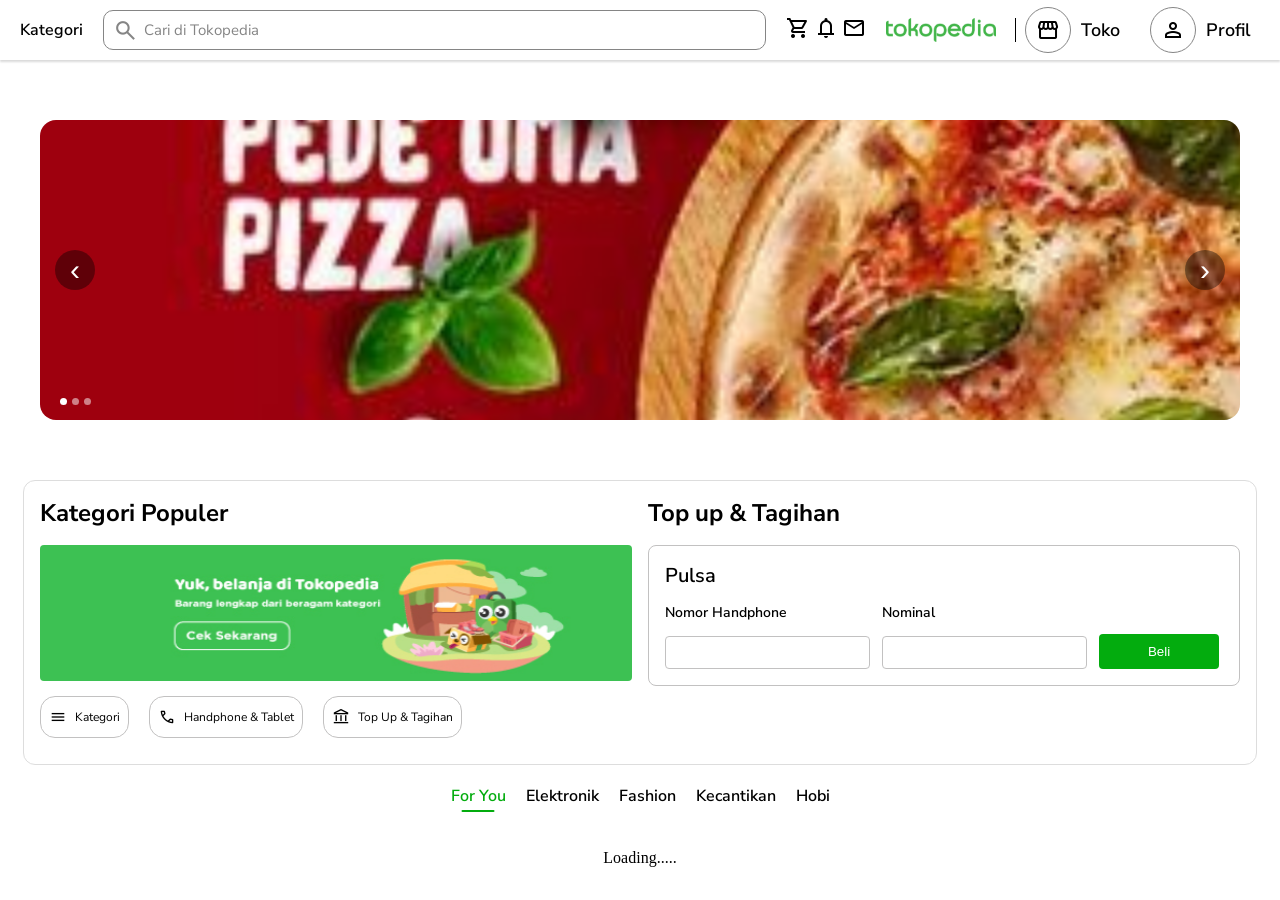
==== commit 5b16db60: "Added Product Ajax" ====
--- a/homePage/index.html
+++ b/homePage/index.html
@@ -1,6 +1,5 @@
 <!DOCTYPE html>
 <html lang="en">
-
 <head>
     <meta charset="UTF-8">
     <meta name="viewport" content="width=device-width, initial-scale=1.0">
@@ -8,13 +7,9 @@
     <link rel="stylesheet" href="style.css">
     <link rel="stylesheet" href="https://fonts.googleapis.com/css2?family=Material+Symbols+Outlined" />
 </head>
-
 <body>
     <nav>
         <div class="left-side">
-            <button class="burger" id="burger" aria-label="Buka Menu" aria-expanded="false">
-            <span class="material-symbols-outlined">menu</span>
-        </button>
             <img src="./Tokopedia-logo.png" alt="Tokopedia Logo">
             <p>Kategori</p>
             <div class="search">
@@ -27,7 +22,6 @@
                 <span class="material-symbols-outlined">mail</span>
             </div>
         </div>
-
         <div class="right-side">
             <div class="shop-section">
                 <span class="symbol_border material-symbols-outlined">storefront</span>
@@ -37,27 +31,8 @@
                 <span class="symbol_border material-symbols-outlined">person</span>
                 <p class="section-title">Profil</p>
             </div>
-        </div>
+        </div>     
     </nav>
-    <div class="overlay" id="overlay"></div>
-    <aside class="drawer" id="drawer" aria-hidden="true">
-        <div class="drawer-header">
-            <img src="./Tokopedia-logo.png" alt="Tokopedia Logo">
-            <button class="drawer-close" id="drawerClose" aria-label="Tutup menu">
-                <span class="material-symbols-outlined">close</span>
-            </button>
-        </div>
-        <ul class="drawer-list">
-            <li><a href="#" class="drawer-item"><span class="material-symbols-outlined">category</span>Kategori</a></li>
-            <li><a href="#" class="drawer-item"><span
-                        class="material-symbols-outlined">shopping_cart</span>Keranjang</a></li>
-            <li><a href="#" class="drawer-item"><span
-                        class="material-symbols-outlined">notifications</span>Notifikasi</a></li>
-            <li><a href="#" class="drawer-item"><span class="material-symbols-outlined">mail</span>Pesan</a></li>
-            <li><a href="#" class="drawer-item"><span class="material-symbols-outlined">storefront</span>Toko</a></li>
-            <li><a href="#" class="drawer-item"><span class="material-symbols-outlined">person</span>Profil</a></li>
-        </ul>
-    </aside>
     <main>
         <div class="carousel">
             <div class="carousel-track">
@@ -70,7 +45,7 @@
                 <div class="banner">
                     <img src="img3marquee.jpg" alt="Promo 3">
                 </div>
-            </div>
+                </div>
             <button class="prev">‹</button>
             <button class="next">›</button>
             <div class="dots">
@@ -134,190 +109,10 @@
                         <p class="item-name">Item 1</p>
                         <p class="item-price">Rp100.000</p>
                         <div class="item-desc-detail">
-                            <div class="rating">
+                           <div class="rating">
                                 <span class="star-symbol material-symbols-outlined">star</span>
                                 <span class="item-rating">4.5</span>
-                            </div>
-                            <span class="item-sold">100 terjual</span>
-                        </div>
-                        <p class="shop-name">Toko ABC</p>
-                    </div>
-                </div>
-                <div class="item-card">
-                    <img src="./images.jpg" alt="Item 1">
-                    <div class="item-desc">
-                        <p class="item-name">Item 1</p>
-                        <p class="item-price">Rp100.000</p>
-                        <div class="item-desc-detail">
-                            <div class="rating">
-                                <span class="star-symbol material-symbols-outlined">star</span>
-                                <span class="item-rating">4.5</span>
-                            </div>
-                            <span class="item-sold">100 terjual</span>
-                        </div>
-                        <p class="shop-name">Toko ABC</p>
-                    </div>
-                </div>
-                <div class="item-card">
-                    <img src="./images.jpg" alt="Item 1">
-                    <div class="item-desc">
-                        <p class="item-name">Item 1</p>
-                        <p class="item-price">Rp100.000</p>
-                        <div class="item-desc-detail">
-                            <div class="rating">
-                                <span class="star-symbol material-symbols-outlined">star</span>
-                                <span class="item-rating">4.5</span>
-                            </div>
-                            <span class="item-sold">100 terjual</span>
-                        </div>
-                        <p class="shop-name">Toko ABC</p>
-                    </div>
-                </div>
-                <div class="item-card">
-                    <img src="./images.jpg" alt="Item 1">
-                    <div class="item-desc">
-                        <p class="item-name">Item 1</p>
-                        <p class="item-price">Rp100.000</p>
-                        <div class="item-desc-detail">
-                            <div class="rating">
-                                <span class="star-symbol material-symbols-outlined">star</span>
-                                <span class="item-rating">4.5</span>
-                            </div>
-                            <span class="item-sold">100 terjual</span>
-                        </div>
-                        <p class="shop-name">Toko ABC</p>
-                    </div>
-                </div>
-                <div class="item-card">
-                    <img src="./images.jpg" alt="Item 1">
-                    <div class="item-desc">
-                        <p class="item-name">Item 1</p>
-                        <p class="item-price">Rp100.000</p>
-                        <div class="item-desc-detail">
-                            <div class="rating">
-                                <span class="star-symbol material-symbols-outlined">star</span>
-                                <span class="item-rating">4.5</span>
-                            </div>
-                            <span class="item-sold">100 terjual</span>
-                        </div>
-                        <p class="shop-name">Toko ABC</p>
-                    </div>
-                </div>
-                <div class="item-card">
-                    <img src="./images.jpg" alt="Item 1">
-                    <div class="item-desc">
-                        <p class="item-name">Item 1</p>
-                        <p class="item-price">Rp100.000</p>
-                        <div class="item-desc-detail">
-                            <div class="rating">
-                                <span class="star-symbol material-symbols-outlined">star</span>
-                                <span class="item-rating">4.5</span>
-                            </div>
-                            <span class="item-sold">100 terjual</span>
-                        </div>
-                        <p class="shop-name">Toko ABC</p>
-                    </div>
-                </div>
-                <div class="item-card">
-                    <img src="./images.jpg" alt="Item 1">
-                    <div class="item-desc">
-                        <p class="item-name">Item 1</p>
-                        <p class="item-price">Rp100.000</p>
-                        <div class="item-desc-detail">
-                            <div class="rating">
-                                <span class="star-symbol material-symbols-outlined">star</span>
-                                <span class="item-rating">4.5</span>
-                            </div>
-                            <span class="item-sold">100 terjual</span>
-                        </div>
-                        <p class="shop-name">Toko ABC</p>
-                    </div>
-                </div>
-                <div class="item-card">
-                    <img src="./images.jpg" alt="Item 1">
-                    <div class="item-desc">
-                        <p class="item-name">Item 1</p>
-                        <p class="item-price">Rp100.000</p>
-                        <div class="item-desc-detail">
-                            <div class="rating">
-                                <span class="star-symbol material-symbols-outlined">star</span>
-                                <span class="item-rating">4.5</span>
-                            </div>
-                            <span class="item-sold">100 terjual</span>
-                        </div>
-                        <p class="shop-name">Toko ABC</p>
-                    </div>
-                </div>
-                <div class="item-card">
-                    <img src="./images.jpg" alt="Item 1">
-                    <div class="item-desc">
-                        <p class="item-name">Item 1</p>
-                        <p class="item-price">Rp100.000</p>
-                        <div class="item-desc-detail">
-                            <div class="rating">
-                                <span class="star-symbol material-symbols-outlined">star</span>
-                                <span class="item-rating">4.5</span>
-                            </div>
-                            <span class="item-sold">100 terjual</span>
-                        </div>
-                        <p class="shop-name">Toko ABC</p>
-                    </div>
-                </div>
-                <div class="item-card">
-                    <img src="./images.jpg" alt="Item 1">
-                    <div class="item-desc">
-                        <p class="item-name">Item 1</p>
-                        <p class="item-price">Rp100.000</p>
-                        <div class="item-desc-detail">
-                            <div class="rating">
-                                <span class="star-symbol material-symbols-outlined">star</span>
-                                <span class="item-rating">4.5</span>
-                            </div>
-                            <span class="item-sold">100 terjual</span>
-                        </div>
-                        <p class="shop-name">Toko ABC</p>
-                    </div>
-                </div>
-                <div class="item-card">
-                    <img src="./images.jpg" alt="Item 1">
-                    <div class="item-desc">
-                        <p class="item-name">Item 1</p>
-                        <p class="item-price">Rp100.000</p>
-                        <div class="item-desc-detail">
-                            <div class="rating">
-                                <span class="star-symbol material-symbols-outlined">star</span>
-                                <span class="item-rating">4.5</span>
-                            </div>
-                            <span class="item-sold">100 terjual</span>
-                        </div>
-                        <p class="shop-name">Toko ABC</p>
-                    </div>
-                </div>
-                <div class="item-card">
-                    <img src="./images.jpg" alt="Item 1">
-                    <div class="item-desc">
-                        <p class="item-name">Item 1</p>
-                        <p class="item-price">Rp100.000</p>
-                        <div class="item-desc-detail">
-                            <div class="rating">
-                                <span class="star-symbol material-symbols-outlined">star</span>
-                                <span class="item-rating">4.5</span>
-                            </div>
-                            <span class="item-sold">100 terjual</span>
-                        </div>
-                        <p class="shop-name">Toko ABC</p>
-                    </div>
-                </div>
-                <div class="item-card">
-                    <img src="./images.jpg" alt="Item 1">
-                    <div class="item-desc">
-                        <p class="item-name">Item 1</p>
-                        <p class="item-price">Rp100.000</p>
-                        <div class="item-desc-detail">
-                            <div class="rating">
-                                <span class="star-symbol material-symbols-outlined">star</span>
-                                <span class="item-rating">4.5</span>
-                            </div>
+                           </div>
                             <span class="item-sold">100 terjual</span>
                         </div>
                         <p class="shop-name">Toko ABC</p>
@@ -326,7 +121,6 @@
             </div>
         </div>
     </main>
-    <script src="script.js"></script>
+    <script src="./ajaxScript.js"></script>
 </body>
-
 </html>
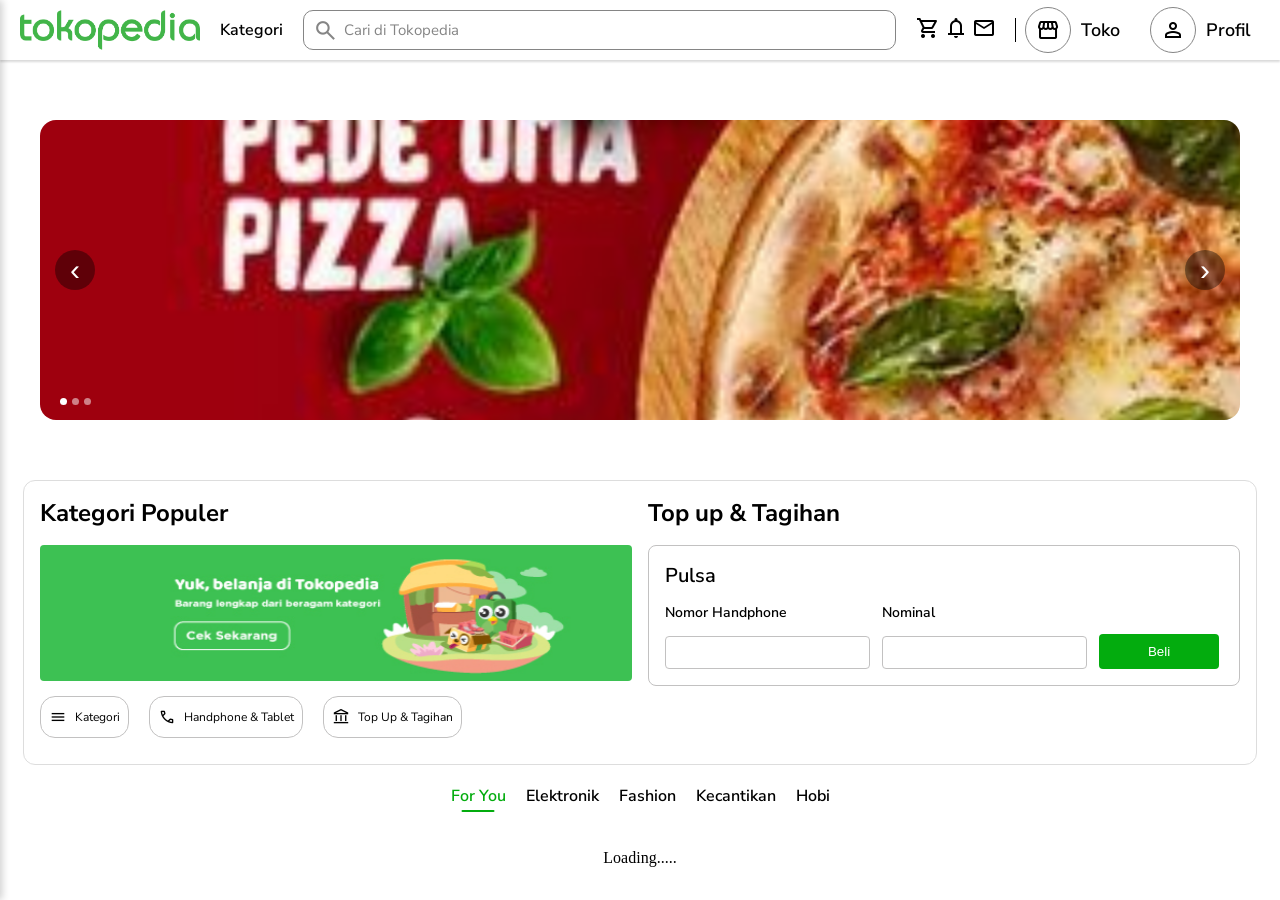
==== commit 779fda8d: "Bug fixing, merge problem fix" ====
--- a/homePage/index.html
+++ b/homePage/index.html
@@ -10,6 +10,9 @@
 <body>
     <nav>
         <div class="left-side">
+            <button class="burger" id="burger" aria-label="Buka Menu" aria-expanded="false">
+                <span class="material-symbols-outlined">menu</span>
+            </button>
             <img src="./Tokopedia-logo.png" alt="Tokopedia Logo">
             <p>Kategori</p>
             <div class="search">
@@ -33,6 +36,23 @@
             </div>
         </div>     
     </nav>
+    <div class="overlay" id="overlay"></div>
+    <aside class="drawer" id="drawer" aria-hidden="true">
+        <div class="drawer-header">
+            <img src="./Tokopedia-logo.png" alt="Tokopedia Logo">
+            <button class="drawer-close" id="drawerClose" aria-label="Tutup menu">
+                <span class="material-symbols-outlined">close</span>
+            </button>
+        </div>
+        <ul class="drawer-list">
+            <li><a href="#" class="drawer-item"><span class="material-symbols-outlined">category</span>Kategori</a></li>
+            <li><a href="#" class="drawer-item"><span class="material-symbols-outlined">shopping_cart</span>Keranjang</a></li>
+            <li><a href="#" class="drawer-item"><span class="material-symbols-outlined">notifications</span>Notifikasi</a></li>
+            <li><a href="#" class="drawer-item"><span class="material-symbols-outlined">mail</span>Pesan</a></li>
+            <li><a href="#" class="drawer-item"><span class="material-symbols-outlined">storefront</span>Toko</a></li>
+            <li><a href="#" class="drawer-item"><span class="material-symbols-outlined">person</span>Profil</a></li>
+        </ul>
+    </aside>
     <main>
         <div class="carousel">
             <div class="carousel-track">
@@ -122,5 +142,6 @@
         </div>
     </main>
     <script src="./ajaxScript.js"></script>
+    <script src="./script.js"></script>
 </body>
 </html>
--- a/homePage/style.css
+++ b/homePage/style.css
@@ -1,21 +1,21 @@
 @import url('https://fonts.googleapis.com/css2?family=Nunito+Sans:ital,opsz,wght@0,6..12,200..1000;1,6..12,200..1000&display=swap');
 
-body {
-    margin: 0;
-    padding: 0;
-}
-
-nav {
-    width: 100%;
+body{
+    margin:0;
+    padding:0;
+}
+
+nav{
+    width:100%;
     height: 60px;
-    display: flex;
+    display:flex;
     box-shadow: 0px 2px 2px rgba(0, 0, 0, 0.15);
     box-sizing: border-box;
     padding: 0 20px;
 }
 
-nav .left-side {
-    display: flex;
+nav .left-side{
+    display:flex;
     justify-content: space-between;
     align-items: center;
     flex: 8;
@@ -25,7 +25,7 @@
     position: relative;
 }
 
-nav .left-side::before {
+nav .left-side::before{
     content: '';
     position: absolute;
     top: 50%;
@@ -36,30 +36,30 @@
     background-color: #000000;
 }
 
-nav .right-side {
+nav .right-side{
     flex: 2;
 
 }
 
-.left-side img {
-    width: 110px;
-    order: 2;
-    margin: 0 auto;
-}
-
-.left-side p {
+.left-side img{
+    width: 180px;
+    height: auto;
     flex: none;
+}
+
+.left-side p{
+    flex: none;
     font-family: 'Nunito Sans', sans-serif;
     font-weight: 600;
 }
 
-.left-side .search {
+.left-side .search{
     flex: 1;
     min-width: 0;
     position: relative;
 }
 
-.search span {
+.search span{
     position: absolute;
     top: 50%;
     left: 10px;
@@ -68,7 +68,7 @@
     font-size: 25px;
 }
 
-.search input {
+.search input{
     width: 100%;
     height: 40px;
     border-radius: 10px;
@@ -77,31 +77,31 @@
     box-sizing: border-box;
 }
 
-.search input:focus {
+.search input:focus{
     outline: none;
     border-color: #03AC0E;
 }
 
-.search input::placeholder {
+.search input::placeholder{
     color: #858585;
     font-family: 'Nunito Sans', sans-serif;
     font-size: 15px;
 }
 
-.left-side .more_nav {
+.left-side .more_nav{
     flex: none;
 }
 
-nav .right-side {
-    display: flex;
+nav .right-side{
+    display:flex;
     justify-content: space-evenly;
     align-items: center;
     gap: 20px;
     overflow: hidden;
 }
 
-.right-side .shop-section {
-    display: flex;
+.right-side .shop-section{
+    display:flex;
     justify-content: start;
     align-items: center;
     gap: 10px;
@@ -109,19 +109,18 @@
 
 .symbol_border {
     border-radius: 100%;
-    border: 1px solid #858585;
+    border : 1px solid #858585;
     padding: 10px;
 }
 
-.right-side .profile-section {
-    display: flex;
+.right-side .profile-section{
+    display:flex;
     justify-content: start;
     align-items: center;
     gap: 10px;
 }
 
-.profile-section p,
-.shop-section p {
+.profile-section p, .shop-section p{
     font-family: 'Nunito Sans', sans-serif;
     font-weight: 600;
     font-size: 18px;
@@ -141,8 +140,7 @@
 .carousel-track {
     display: flex;
     width: 300%;
-    transition: transform 0.5s ease-in-out;
-    ;
+    transition: transform 0.5s ease-in-out;;
 }
 
 .banner {
@@ -157,8 +155,7 @@
     display: block;
 }
 
-.prev,
-.next {
+.prev, .next {
     position: absolute;
     top: 50%;
     transform: translateY(-50%);
@@ -200,7 +197,7 @@
     opacity: 1;
 }
 
-.first-container {
+.first-container{
     padding: 16px;
     border: 1px solid #ddd;
     border-radius: 12px;
@@ -233,28 +230,28 @@
     border-radius: 4px;
 }
 
-.home-item {
+.home-item{
     width: 100%;
     display: flex;
     flex-direction: column;
     justify-content: center;
 }
 
-.home-item .category-select {
+.home-item .category-select{
     display: flex;
     gap: 20px;
     margin-bottom: 16px;
     justify-content: center;
 }
 
-.category-container {
+.category-container{
     display: flex;
     justify-content: flex-start;
     gap: 20px;
     padding: 10px 0;
 }
 
-.categ-item {
+.categ-item{
     display: flex;
     flex-direction: row;
     align-items: center;
@@ -264,8 +261,7 @@
     border-radius: 15px;
     padding: 0 8px;
 }
-
-.pulsa-container {
+.pulsa-container{
     display: flex;
     flex-direction: column;
     border: 1px solid #c2c1c1;
@@ -273,41 +269,40 @@
     padding: 16px;
 }
 
-.pulsa-container>* {
+.pulsa-container > * {
     margin: 0;
     padding: 0;
 }
-
-.pulsa-container .pulsa-title {
+.pulsa-container .pulsa-title{
     font-family: 'Nunito Sans', sans-serif;
     font-weight: 600;
     font-size: 20px;
 }
 
-.pulsa-input-container {
+.pulsa-input-container{
     display: flex;
     align-items: end;
     gap: 30px;
 }
 
-.categ-item span {
+.categ-item span{
     font-size: 18px;
 }
 
-.phone-title {
+.phone-title{
     font-family: 'Nunito Sans', sans-serif;
     font-weight: 600;
     font-size: 14px;
 }
 
-.inp-phone {
+.inp-phone{
     width: 100%;
     border: 1px solid #c2c1c1;
     border-radius: 4px;
     padding: 8px;
 }
 
-.pulsa-submit {
+.pulsa-submit{
     background-color: #03AC0E;
     color: white;
     border: none;
@@ -318,12 +313,12 @@
     height: fit-content;
 }
 
-.categ-item p {
+.categ-item p{
     font-size: 12px;
     font-family: 'Nunito Sans', sans-serif;
 }
 
-.category-select a {
+.category-select a{
     text-decoration: none;
     color: #000;
     font-family: 'Nunito Sans', sans-serif;
@@ -331,11 +326,11 @@
     position: relative;
 }
 
-.category-select .active {
+.category-select .active{
     color: #03AC0E;
 }
 
-.category-select .active::after {
+.category-select .active::after{
     content: '';
     position: absolute;
     bottom: -5px;
@@ -348,7 +343,7 @@
     border-radius: 1px;
 }
 
-.list-card {
+.list-card{
     display: flex;
     justify-content: center;
     flex-wrap: wrap;
@@ -356,65 +351,62 @@
     padding: 10px 600px;
 }
 
-.item-card {
+.item-card{
     width: 250px;
     height: fit-content;
     display: flex;
     flex-direction: column;
     justify-content: flex-start;
-    gap: 4px;
+    gap:4px;
     border-radius: 8px;
     box-shadow: 0px 2px 4px rgba(0, 0, 0, 0.1);
     overflow: hidden;
 }
 
-.item-card img {
+.item-card img{
     width: 250px;
     height: 250px;
     object-fit: cover;
     border-radius: 4px;
 }
 
-.item-card .item-desc {
+.item-card .item-desc{
     display: flex;
     flex-direction: column;
     gap: 4px;
     padding: 8px 12px 12px 12px;
 }
 
-.item-desc>* {
+.item-desc > * {
     margin: 0;
     padding: 0;
     font-family: 'Nunito Sans', sans-serif;
 }
 
-.item-desc .item-desc-detail {
+.item-desc .item-desc-detail{
     display: flex;
     justify-content: flex-start;
     align-items: center;
     gap: 8px;
 }
 
-.item-desc-detail .rating {
+.item-desc-detail .rating{
     display: flex;
     justify-content: flex-start;
     align-items: center;
     gap: 4px;
 }
 
-.item-desc .item-price {
+.item-desc .item-price{
     font-weight: bold;
     font-size: 20px;
 }
 
-.rating .star-symbol {
+.rating .star-symbol{
     color: #F9D71C;
     font-size: 18px;
 }
 
-/* ===== BURGER & DRAWER ===== */
-
-/* di desktop: burger, overlay, drawer tidak tampil */
 /* ===== BURGER & DRAWER ===== */
 
 /* di desktop: burger, overlay, drawer tidak tampil */
@@ -587,4 +579,4 @@
         flex: 0 0 100%;
         /* satu baris penuh di bawah */
     }
-}+}
